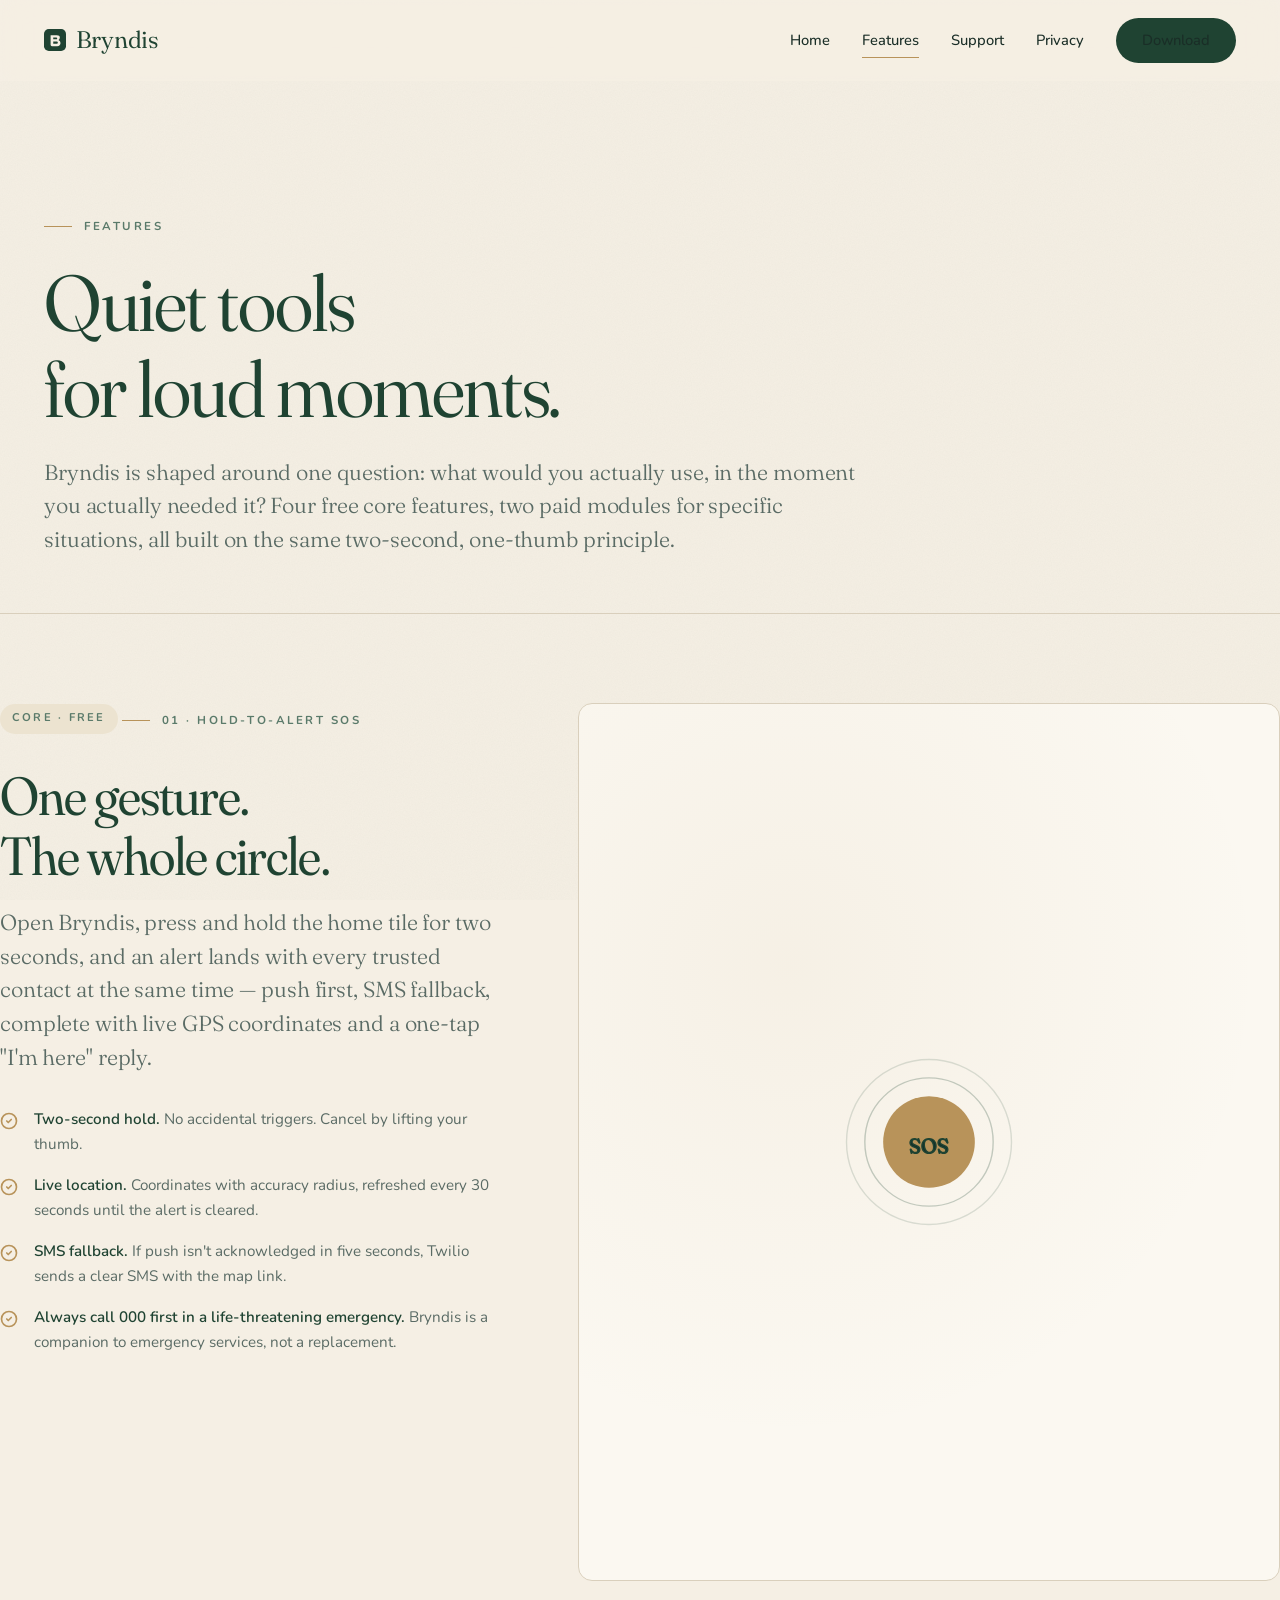
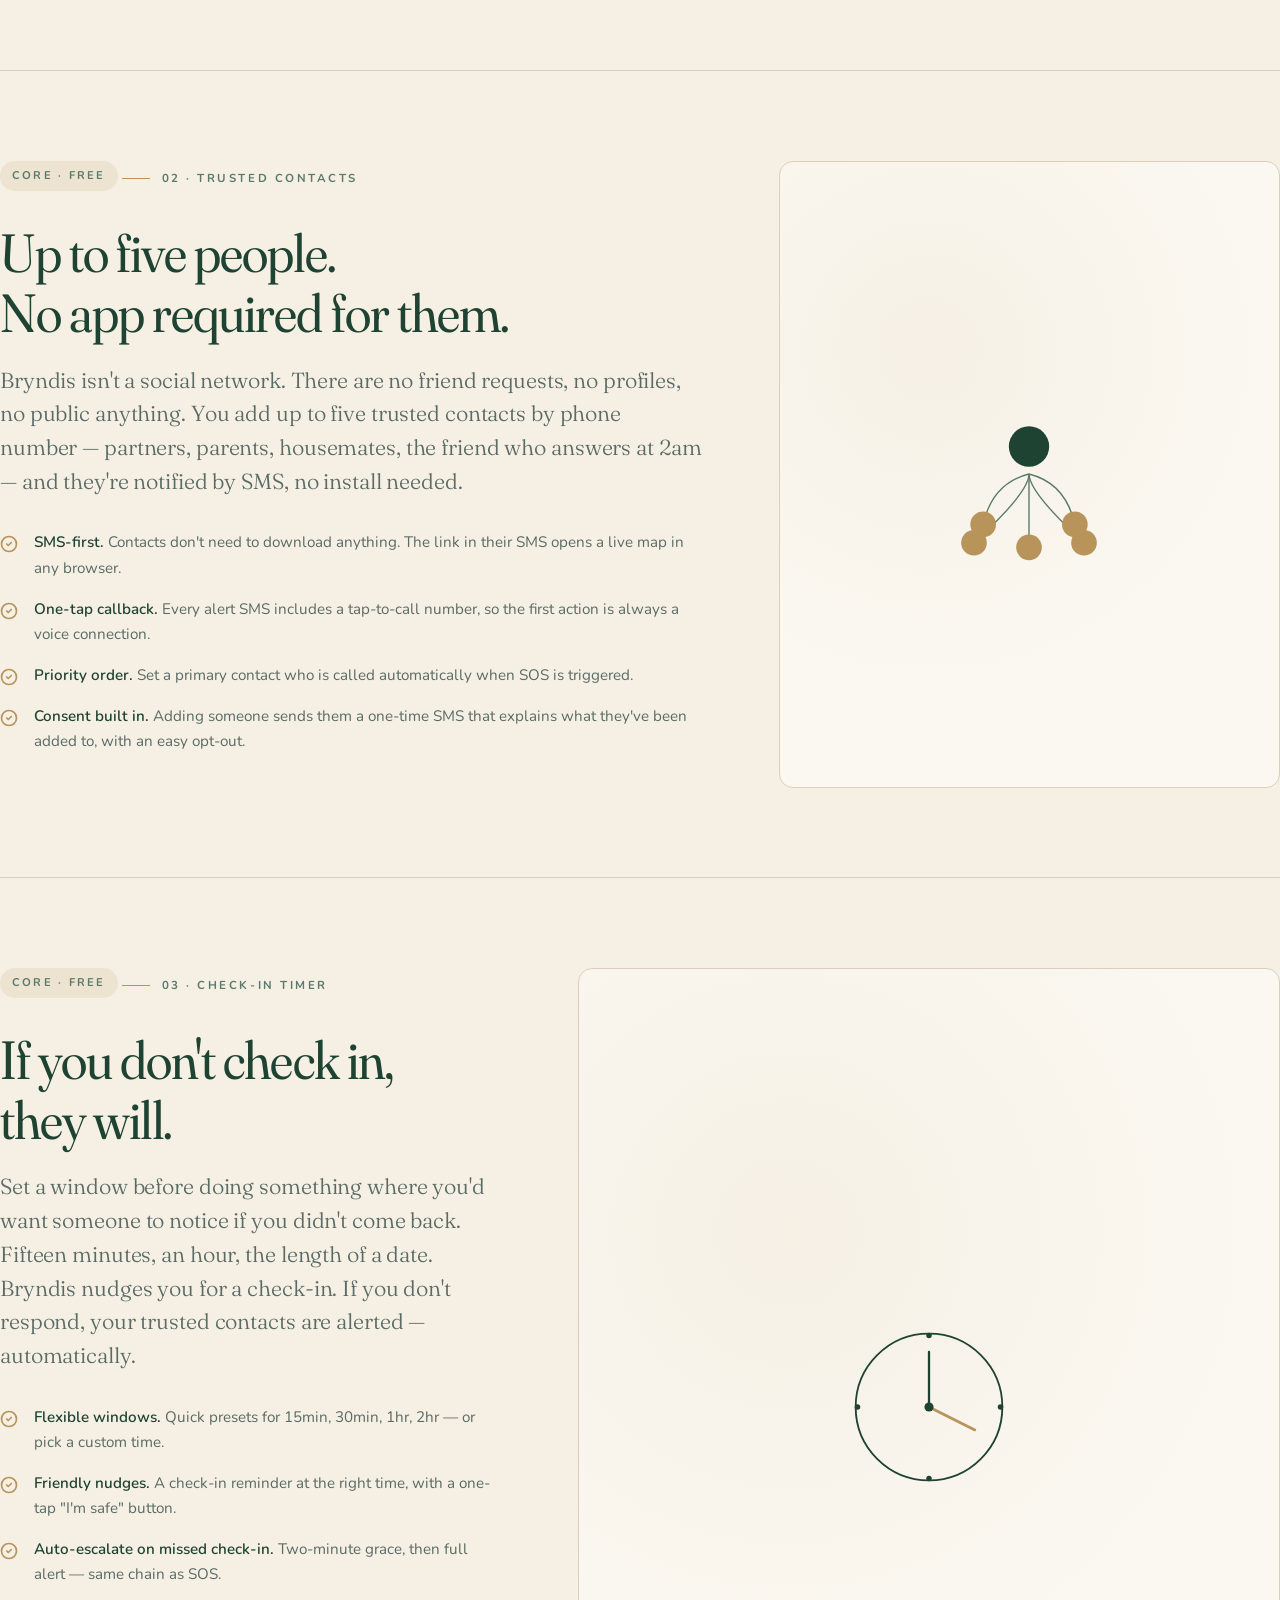
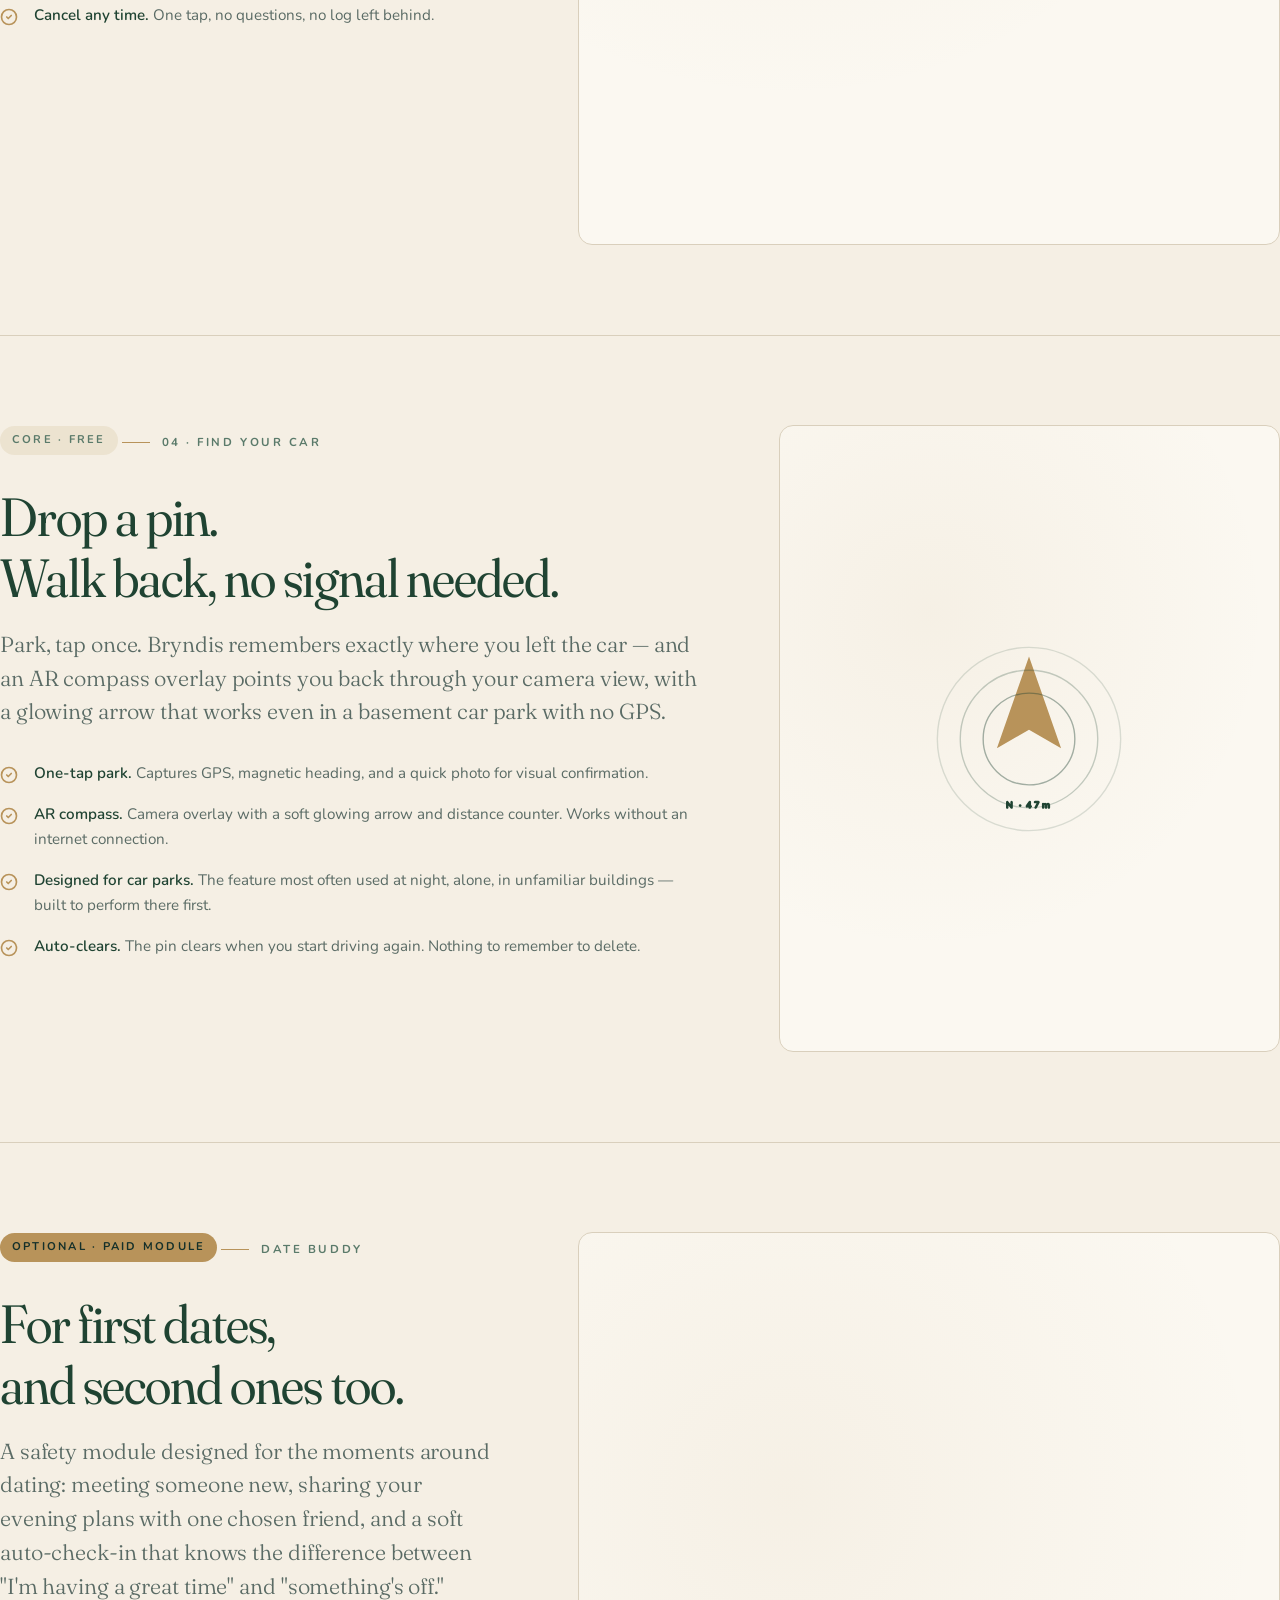
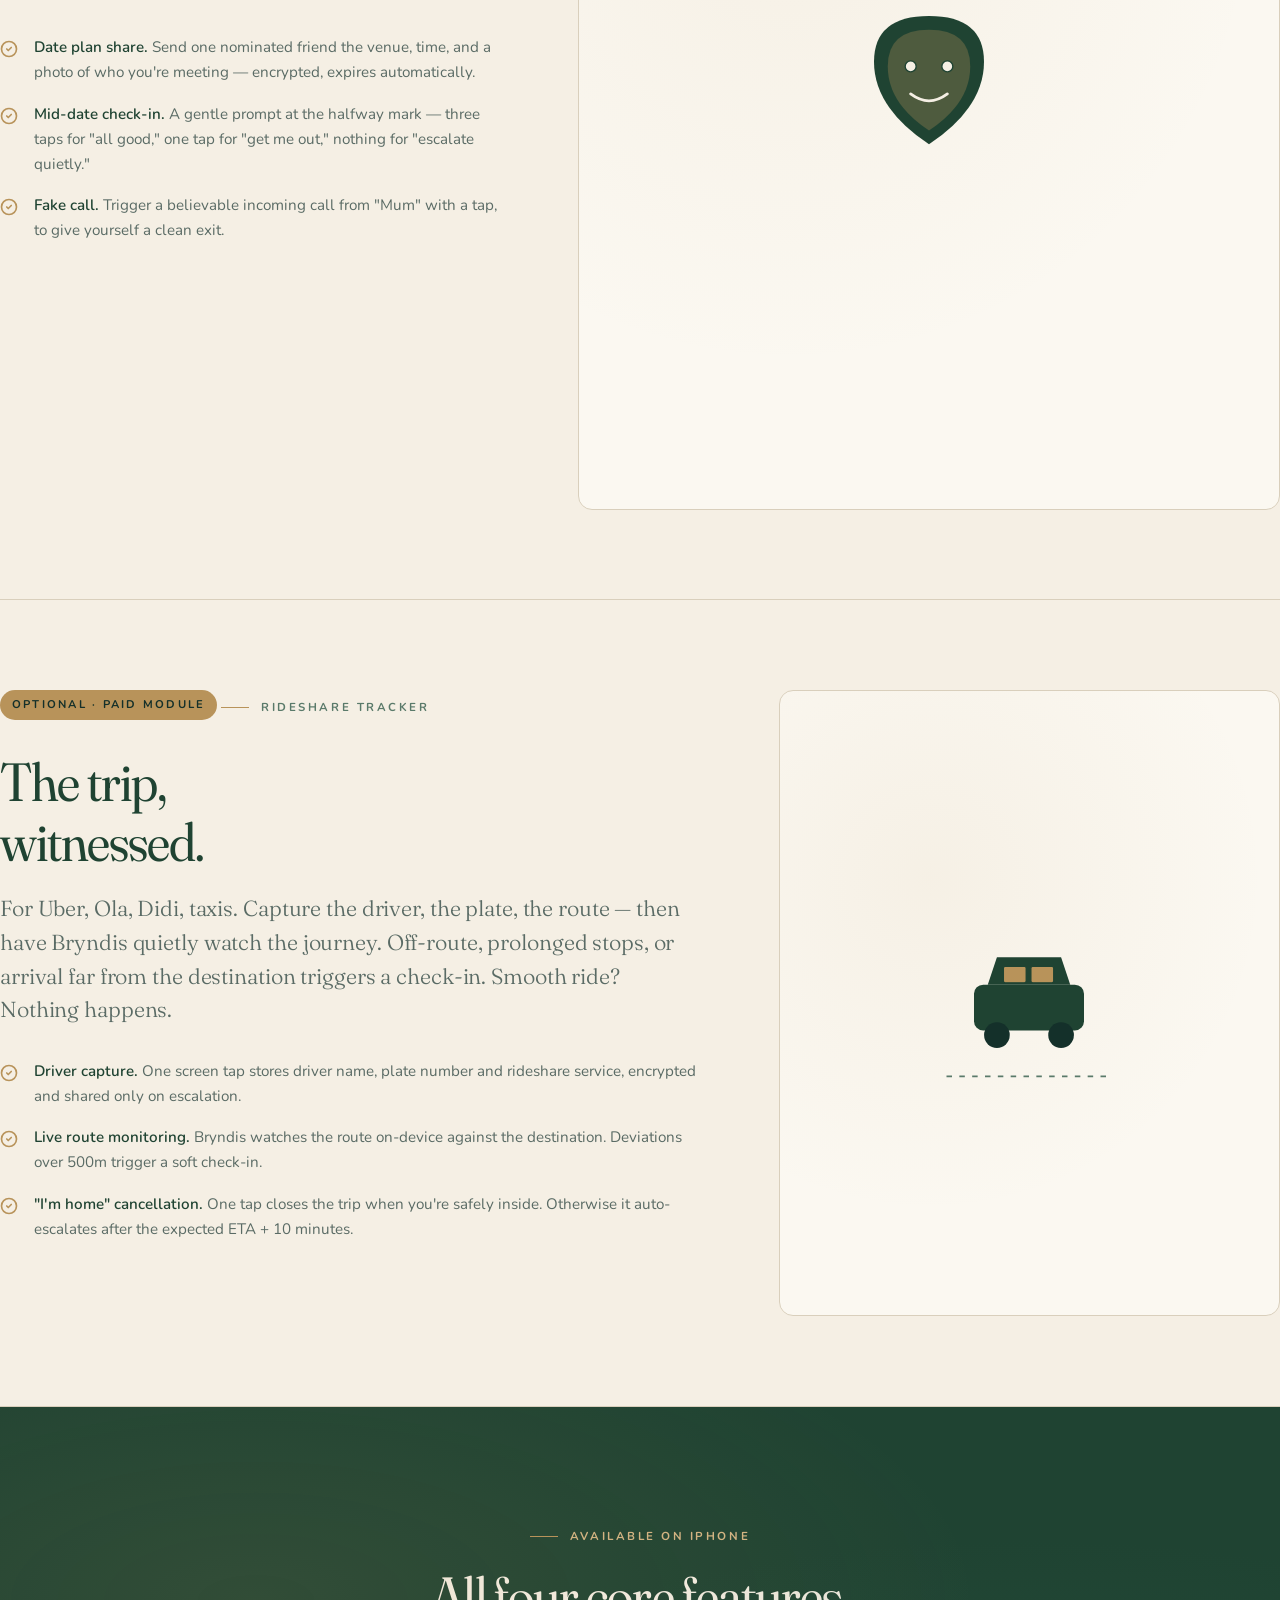
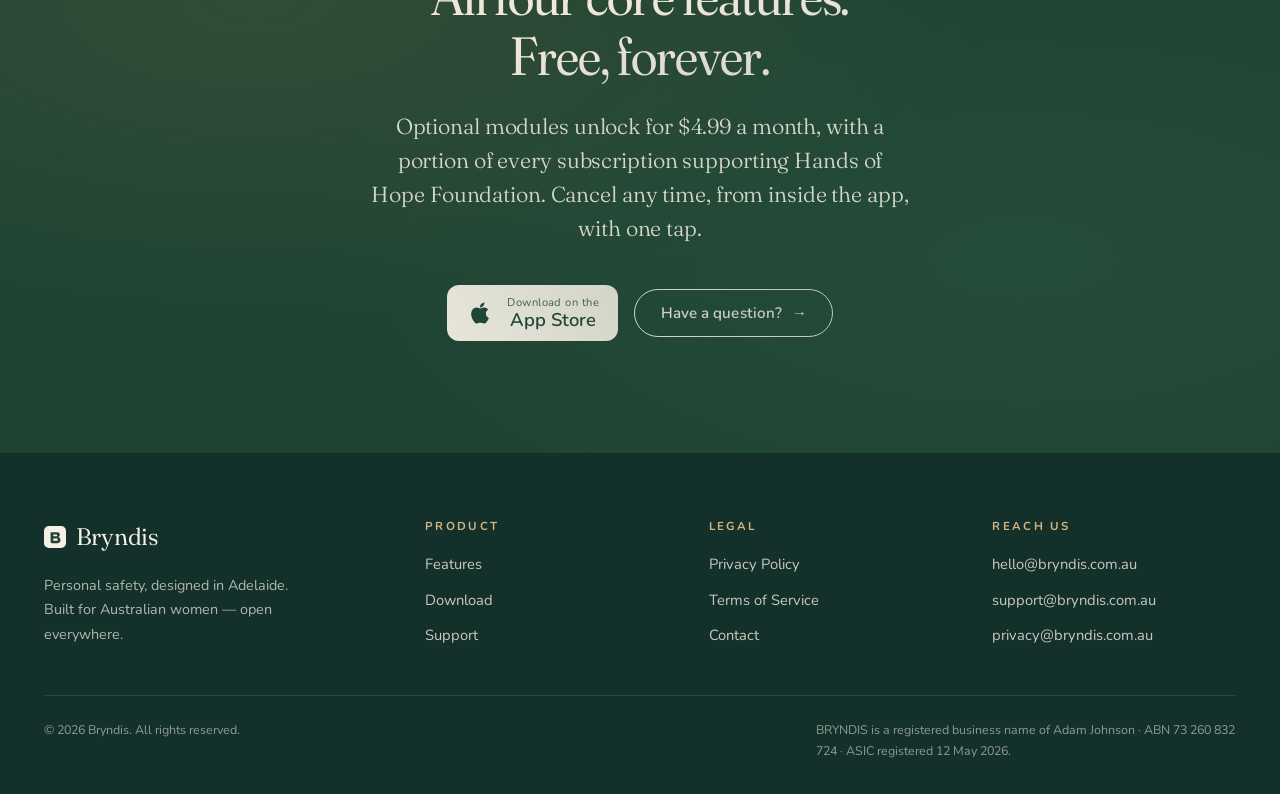
==== features.html @ 0c741864 "Recover the bryndis.com.au static site from the 2026-09-05 Hostinger backup Co-Authored-By: Claude F" ====
<!doctype html>
<html lang="en-AU">
<head>
  <meta charset="utf-8" />
  <meta name="viewport" content="width=device-width, initial-scale=1, viewport-fit=cover" />
  <title>Features — Bryndis</title>
  <meta name="description" content="A closer look at how Bryndis keeps you connected. Hold-to-alert SOS, trusted contacts, check-in timer, find-your-car, plus optional Date Buddy and Rideshare Tracker." />
  <meta name="theme-color" content="#1F4332" />
  <link rel="canonical" href="https://bryndis.com.au/features.html" />
  <link rel="icon" type="image/svg+xml" href="data:image/svg+xml,%3Csvg xmlns='http://www.w3.org/2000/svg' viewBox='0 0 100 100'%3E%3Crect width='100' height='100' rx='22' fill='%231F4332'/%3E%3Cpath d='M30 28 L30 72 Q30 78 36 78 L60 78 Q75 78 75 64 Q75 54 66 50 Q72 47 72 38 Q72 28 58 28 Z M42 39 L56 39 Q60 39 60 43 Q60 47 56 47 L42 47 Z M42 57 L58 57 Q63 57 63 62 Q63 67 58 67 L42 67 Z' fill='%23F5EFE4'/%3E%3C/svg%3E" />
  <link rel="preconnect" href="https://fonts.googleapis.com" />
  <link rel="preconnect" href="https://fonts.gstatic.com" crossorigin />
  <link href="https://fonts.googleapis.com/css2?family=Fraunces:opsz,wght,SOFT@9..144,300..600,30..100&family=Nunito:wght@300;400;500;600;700&display=swap" rel="stylesheet" />
  <link rel="stylesheet" href="styles.css" />
  <style>
    .feature-detail {
      display: grid;
      grid-template-columns: 1fr 1.4fr;
      gap: clamp(2rem, 6vw, 6rem);
      align-items: start;
      padding: clamp(3rem, 7vw, 6rem) 0;
      border-bottom: 1px solid var(--rule);
    }
    .feature-detail.reverse { grid-template-columns: 1.4fr 1fr; }
    .feature-detail.reverse .feature-visual { order: 2; }
    @media (max-width: 880px) {
      .feature-detail, .feature-detail.reverse { grid-template-columns: 1fr; }
      .feature-detail.reverse .feature-visual { order: 0; }
    }
    .feature-detail h2 { margin-top: 1rem; }
    .feature-detail .lede { margin-top: 1.25rem; }
    .feature-detail .bullets {
      margin-top: 2rem;
      display: flex;
      flex-direction: column;
      gap: 1rem;
    }
    .feature-detail .bullets li {
      display: grid;
      grid-template-columns: 20px 1fr;
      gap: 0.85rem;
      font-size: 0.95rem;
      color: var(--ink-muted);
    }
    .feature-detail .bullets li svg {
      width: 18px; height: 18px;
      color: var(--gold);
      margin-top: 5px;
    }
    .feature-detail .bullets li strong {
      color: var(--forest);
      font-weight: 600;
    }
    .feature-visual {
      aspect-ratio: 4 / 5;
      background: var(--cream-warm);
      border: 1px solid var(--rule);
      border-radius: 14px;
      padding: 2.5rem;
      display: flex;
      align-items: center;
      justify-content: center;
      position: relative;
      overflow: hidden;
    }
    .feature-visual::before {
      content: "";
      position: absolute;
      inset: 0;
      background: radial-gradient(circle at 30% 30%, rgba(184, 147, 90, 0.08), transparent 60%);
      pointer-events: none;
    }
    .feature-visual svg { width: 60%; max-width: 220px; color: var(--forest); position: relative; z-index: 1; }
    .module-tag {
      display: inline-block;
      font-size: 0.7rem;
      letter-spacing: 0.2em;
      text-transform: uppercase;
      font-weight: 700;
      padding: 0.35rem 0.75rem;
      border-radius: 99px;
      background: var(--cream-dark);
      color: var(--moss);
      margin-bottom: 1rem;
    }
    .module-tag.paid { background: var(--gold); color: var(--forest-dark); }
  </style>
</head>
<body>

<header class="nav" id="nav">
  <div class="nav-inner">
    <a class="brand" href="index.html">
      <svg class="brand-mark" viewBox="0 0 100 100" aria-hidden="true">
        <rect width="100" height="100" rx="22" fill="#1F4332"/>
        <path d="M30 28 L30 72 Q30 78 36 78 L60 78 Q75 78 75 64 Q75 54 66 50 Q72 47 72 38 Q72 28 58 28 Z M42 39 L56 39 Q60 39 60 43 Q60 47 56 47 L42 47 Z M42 57 L58 57 Q63 57 63 62 Q63 67 58 67 L42 67 Z" fill="#F5EFE4"/>
      </svg>
      Bryndis
    </a>
    <button class="nav-toggle" id="navToggle" aria-label="Menu" aria-expanded="false"><span></span><span></span><span></span></button>
    <nav class="nav-links" id="navLinks">
      <a href="index.html">Home</a>
      <a href="features.html" aria-current="page">Features</a>
      <a href="support.html">Support</a>
      <a href="privacy.html">Privacy</a>
      <a class="btn btn-primary" href="index.html#download">Download</a>
    </nav>
  </div>
</header>

<main>

  <header class="page-header">
    <div class="wrap">
      <span class="eyebrow">Features</span>
      <h1>Quiet tools<br />for loud moments.</h1>
      <p class="lede">
        Bryndis is shaped around one question: what would you actually use, in the moment you actually needed it? Four free core features, two paid modules for specific situations, all built on the same two-second, one-thumb principle.
      </p>
    </div>
  </header>

  <!-- SOS -->
  <section class="feature-detail">
    <div class="wrap" style="display:contents;">
      <div>
        <span class="module-tag">Core · Free</span>
        <span class="eyebrow">01 · Hold-to-alert SOS</span>
        <h2>One gesture.<br />The whole circle.</h2>
        <p class="lede">
          Open Bryndis, press and hold the home tile for two seconds, and an alert lands with every trusted contact at the same time — push first, SMS fallback, complete with live GPS coordinates and a one-tap "I'm here" reply.
        </p>
        <ul class="bullets">
          <li>
            <svg viewBox="0 0 24 24" fill="none" stroke="currentColor" stroke-width="2.2" stroke-linecap="round" stroke-linejoin="round"><path d="M9 12l2 2 4-4"/><circle cx="12" cy="12" r="10"/></svg>
            <span><strong>Two-second hold.</strong> No accidental triggers. Cancel by lifting your thumb.</span>
          </li>
          <li>
            <svg viewBox="0 0 24 24" fill="none" stroke="currentColor" stroke-width="2.2" stroke-linecap="round" stroke-linejoin="round"><path d="M9 12l2 2 4-4"/><circle cx="12" cy="12" r="10"/></svg>
            <span><strong>Live location.</strong> Coordinates with accuracy radius, refreshed every 30 seconds until the alert is cleared.</span>
          </li>
          <li>
            <svg viewBox="0 0 24 24" fill="none" stroke="currentColor" stroke-width="2.2" stroke-linecap="round" stroke-linejoin="round"><path d="M9 12l2 2 4-4"/><circle cx="12" cy="12" r="10"/></svg>
            <span><strong>SMS fallback.</strong> If push isn't acknowledged in five seconds, Twilio sends a clear SMS with the map link.</span>
          </li>
          <li>
            <svg viewBox="0 0 24 24" fill="none" stroke="currentColor" stroke-width="2.2" stroke-linecap="round" stroke-linejoin="round"><path d="M9 12l2 2 4-4"/><circle cx="12" cy="12" r="10"/></svg>
            <span><strong>Always call 000 first in a life-threatening emergency.</strong> Bryndis is a companion to emergency services, not a replacement.</span>
          </li>
        </ul>
      </div>
      <div class="feature-visual">
        <svg viewBox="0 0 240 240" fill="none" stroke="currentColor" stroke-width="1.5">
          <circle cx="120" cy="120" r="90" stroke="currentColor" opacity="0.15"/>
          <circle cx="120" cy="120" r="70" stroke="currentColor" opacity="0.25"/>
          <circle cx="120" cy="120" r="50" fill="#B8935A" stroke="none"/>
          <text x="120" y="132" text-anchor="middle" font-family="Fraunces, serif" font-size="22" font-weight="400" fill="#14302A">SOS</text>
        </svg>
      </div>
    </div>
  </section>

  <!-- Trusted contacts -->
  <section class="feature-detail reverse">
    <div class="wrap" style="display:contents;">
      <div class="feature-visual">
        <svg viewBox="0 0 240 240" fill="none" stroke="currentColor" stroke-width="1.5">
          <circle cx="120" cy="90" r="22" fill="#1F4332" stroke="none"/>
          <path d="M120 120 Q80 130 70 175" stroke="#5A7A6A"/>
          <path d="M120 120 Q160 130 170 175" stroke="#5A7A6A"/>
          <path d="M120 120 Q120 140 60 195" stroke="#5A7A6A"/>
          <path d="M120 120 Q120 140 180 195" stroke="#5A7A6A"/>
          <path d="M120 120 L120 200" stroke="#5A7A6A"/>
          <circle cx="60" cy="195" r="14" fill="#B8935A" stroke="none"/>
          <circle cx="180" cy="195" r="14" fill="#B8935A" stroke="none"/>
          <circle cx="70" cy="175" r="14" fill="#B8935A" stroke="none"/>
          <circle cx="170" cy="175" r="14" fill="#B8935A" stroke="none"/>
          <circle cx="120" cy="200" r="14" fill="#B8935A" stroke="none"/>
        </svg>
      </div>
      <div>
        <span class="module-tag">Core · Free</span>
        <span class="eyebrow">02 · Trusted contacts</span>
        <h2>Up to five people.<br />No app required for them.</h2>
        <p class="lede">
          Bryndis isn't a social network. There are no friend requests, no profiles, no public anything. You add up to five trusted contacts by phone number — partners, parents, housemates, the friend who answers at 2am — and they're notified by SMS, no install needed.
        </p>
        <ul class="bullets">
          <li>
            <svg viewBox="0 0 24 24" fill="none" stroke="currentColor" stroke-width="2.2" stroke-linecap="round" stroke-linejoin="round"><path d="M9 12l2 2 4-4"/><circle cx="12" cy="12" r="10"/></svg>
            <span><strong>SMS-first.</strong> Contacts don't need to download anything. The link in their SMS opens a live map in any browser.</span>
          </li>
          <li>
            <svg viewBox="0 0 24 24" fill="none" stroke="currentColor" stroke-width="2.2" stroke-linecap="round" stroke-linejoin="round"><path d="M9 12l2 2 4-4"/><circle cx="12" cy="12" r="10"/></svg>
            <span><strong>One-tap callback.</strong> Every alert SMS includes a tap-to-call number, so the first action is always a voice connection.</span>
          </li>
          <li>
            <svg viewBox="0 0 24 24" fill="none" stroke="currentColor" stroke-width="2.2" stroke-linecap="round" stroke-linejoin="round"><path d="M9 12l2 2 4-4"/><circle cx="12" cy="12" r="10"/></svg>
            <span><strong>Priority order.</strong> Set a primary contact who is called automatically when SOS is triggered.</span>
          </li>
          <li>
            <svg viewBox="0 0 24 24" fill="none" stroke="currentColor" stroke-width="2.2" stroke-linecap="round" stroke-linejoin="round"><path d="M9 12l2 2 4-4"/><circle cx="12" cy="12" r="10"/></svg>
            <span><strong>Consent built in.</strong> Adding someone sends them a one-time SMS that explains what they've been added to, with an easy opt-out.</span>
          </li>
        </ul>
      </div>
    </div>
  </section>

  <!-- Check-in timer -->
  <section class="feature-detail">
    <div class="wrap" style="display:contents;">
      <div>
        <span class="module-tag">Core · Free</span>
        <span class="eyebrow">03 · Check-in timer</span>
        <h2>If you don't check in,<br />they will.</h2>
        <p class="lede">
          Set a window before doing something where you'd want someone to notice if you didn't come back. Fifteen minutes, an hour, the length of a date. Bryndis nudges you for a check-in. If you don't respond, your trusted contacts are alerted — automatically.
        </p>
        <ul class="bullets">
          <li>
            <svg viewBox="0 0 24 24" fill="none" stroke="currentColor" stroke-width="2.2" stroke-linecap="round" stroke-linejoin="round"><path d="M9 12l2 2 4-4"/><circle cx="12" cy="12" r="10"/></svg>
            <span><strong>Flexible windows.</strong> Quick presets for 15min, 30min, 1hr, 2hr — or pick a custom time.</span>
          </li>
          <li>
            <svg viewBox="0 0 24 24" fill="none" stroke="currentColor" stroke-width="2.2" stroke-linecap="round" stroke-linejoin="round"><path d="M9 12l2 2 4-4"/><circle cx="12" cy="12" r="10"/></svg>
            <span><strong>Friendly nudges.</strong> A check-in reminder at the right time, with a one-tap "I'm safe" button.</span>
          </li>
          <li>
            <svg viewBox="0 0 24 24" fill="none" stroke="currentColor" stroke-width="2.2" stroke-linecap="round" stroke-linejoin="round"><path d="M9 12l2 2 4-4"/><circle cx="12" cy="12" r="10"/></svg>
            <span><strong>Auto-escalate on missed check-in.</strong> Two-minute grace, then full alert — same chain as SOS.</span>
          </li>
          <li>
            <svg viewBox="0 0 24 24" fill="none" stroke="currentColor" stroke-width="2.2" stroke-linecap="round" stroke-linejoin="round"><path d="M9 12l2 2 4-4"/><circle cx="12" cy="12" r="10"/></svg>
            <span><strong>Cancel any time.</strong> One tap, no questions, no log left behind.</span>
          </li>
        </ul>
      </div>
      <div class="feature-visual">
        <svg viewBox="0 0 240 240" fill="none" stroke="currentColor" stroke-width="1.5">
          <circle cx="120" cy="120" r="80" stroke="#1F4332" stroke-width="2"/>
          <path d="M120 120 L120 60" stroke="#1F4332" stroke-width="2.5" stroke-linecap="round"/>
          <path d="M120 120 L170 145" stroke="#B8935A" stroke-width="3" stroke-linecap="round"/>
          <circle cx="120" cy="120" r="5" fill="#1F4332" stroke="none"/>
          <circle cx="120" cy="42" r="3" fill="#1F4332" stroke="none"/>
          <circle cx="198" cy="120" r="3" fill="#1F4332" stroke="none"/>
          <circle cx="120" cy="198" r="3" fill="#1F4332" stroke="none"/>
          <circle cx="42" cy="120" r="3" fill="#1F4332" stroke="none"/>
        </svg>
      </div>
    </div>
  </section>

  <!-- Find car -->
  <section class="feature-detail reverse">
    <div class="wrap" style="display:contents;">
      <div class="feature-visual">
        <svg viewBox="0 0 240 240" fill="none" stroke="currentColor" stroke-width="1.5">
          <path d="M120 30 L155 130 L120 110 L85 130 Z" fill="#B8935A" stroke="none"/>
          <circle cx="120" cy="120" r="100" stroke="#1F4332" opacity="0.15"/>
          <circle cx="120" cy="120" r="75" stroke="#1F4332" opacity="0.25"/>
          <circle cx="120" cy="120" r="50" stroke="#1F4332" opacity="0.4"/>
          <text x="120" y="195" text-anchor="middle" font-family="Nunito, sans-serif" font-size="10" font-weight="700" letter-spacing="2" fill="#5A7A6A">N · 47m</text>
        </svg>
      </div>
      <div>
        <span class="module-tag">Core · Free</span>
        <span class="eyebrow">04 · Find your car</span>
        <h2>Drop a pin.<br />Walk back, no signal needed.</h2>
        <p class="lede">
          Park, tap once. Bryndis remembers exactly where you left the car — and an AR compass overlay points you back through your camera view, with a glowing arrow that works even in a basement car park with no GPS.
        </p>
        <ul class="bullets">
          <li>
            <svg viewBox="0 0 24 24" fill="none" stroke="currentColor" stroke-width="2.2" stroke-linecap="round" stroke-linejoin="round"><path d="M9 12l2 2 4-4"/><circle cx="12" cy="12" r="10"/></svg>
            <span><strong>One-tap park.</strong> Captures GPS, magnetic heading, and a quick photo for visual confirmation.</span>
          </li>
          <li>
            <svg viewBox="0 0 24 24" fill="none" stroke="currentColor" stroke-width="2.2" stroke-linecap="round" stroke-linejoin="round"><path d="M9 12l2 2 4-4"/><circle cx="12" cy="12" r="10"/></svg>
            <span><strong>AR compass.</strong> Camera overlay with a soft glowing arrow and distance counter. Works without an internet connection.</span>
          </li>
          <li>
            <svg viewBox="0 0 24 24" fill="none" stroke="currentColor" stroke-width="2.2" stroke-linecap="round" stroke-linejoin="round"><path d="M9 12l2 2 4-4"/><circle cx="12" cy="12" r="10"/></svg>
            <span><strong>Designed for car parks.</strong> The feature most often used at night, alone, in unfamiliar buildings — built to perform there first.</span>
          </li>
          <li>
            <svg viewBox="0 0 24 24" fill="none" stroke="currentColor" stroke-width="2.2" stroke-linecap="round" stroke-linejoin="round"><path d="M9 12l2 2 4-4"/><circle cx="12" cy="12" r="10"/></svg>
            <span><strong>Auto-clears.</strong> The pin clears when you start driving again. Nothing to remember to delete.</span>
          </li>
        </ul>
      </div>
    </div>
  </section>

  <!-- Date Buddy (paid) -->
  <section class="feature-detail">
    <div class="wrap" style="display:contents;">
      <div>
        <span class="module-tag paid">Optional · Paid module</span>
        <span class="eyebrow">Date Buddy</span>
        <h2>For first dates,<br />and second ones too.</h2>
        <p class="lede">
          A safety module designed for the moments around dating: meeting someone new, sharing your evening plans with one chosen friend, and a soft auto-check-in that knows the difference between "I'm having a great time" and "something's off."
        </p>
        <ul class="bullets">
          <li>
            <svg viewBox="0 0 24 24" fill="none" stroke="currentColor" stroke-width="2.2" stroke-linecap="round" stroke-linejoin="round"><path d="M9 12l2 2 4-4"/><circle cx="12" cy="12" r="10"/></svg>
            <span><strong>Date plan share.</strong> Send one nominated friend the venue, time, and a photo of who you're meeting — encrypted, expires automatically.</span>
          </li>
          <li>
            <svg viewBox="0 0 24 24" fill="none" stroke="currentColor" stroke-width="2.2" stroke-linecap="round" stroke-linejoin="round"><path d="M9 12l2 2 4-4"/><circle cx="12" cy="12" r="10"/></svg>
            <span><strong>Mid-date check-in.</strong> A gentle prompt at the halfway mark — three taps for "all good," one tap for "get me out," nothing for "escalate quietly."</span>
          </li>
          <li>
            <svg viewBox="0 0 24 24" fill="none" stroke="currentColor" stroke-width="2.2" stroke-linecap="round" stroke-linejoin="round"><path d="M9 12l2 2 4-4"/><circle cx="12" cy="12" r="10"/></svg>
            <span><strong>Fake call.</strong> Trigger a believable incoming call from "Mum" with a tap, to give yourself a clean exit.</span>
          </li>
        </ul>
      </div>
      <div class="feature-visual">
        <svg viewBox="0 0 240 240" fill="none" stroke="currentColor" stroke-width="1.5">
          <path d="M120 60 Q60 60 60 110 Q60 160 120 200 Q180 160 180 110 Q180 60 120 60 Z" fill="#1F4332" stroke="none"/>
          <path d="M120 75 Q75 75 75 115 Q75 155 120 185 Q165 155 165 115 Q165 75 120 75 Z" fill="#B8935A" stroke="none" opacity="0.3"/>
          <circle cx="100" cy="115" r="6" fill="#F5EFE4"/>
          <circle cx="140" cy="115" r="6" fill="#F5EFE4"/>
          <path d="M100 145 Q120 160 140 145" stroke="#F5EFE4" stroke-width="3" stroke-linecap="round"/>
        </svg>
      </div>
    </div>
  </section>

  <!-- Rideshare (paid) -->
  <section class="feature-detail reverse">
    <div class="wrap" style="display:contents;">
      <div class="feature-visual">
        <svg viewBox="0 0 240 240" fill="none" stroke="currentColor" stroke-width="1.5">
          <rect x="60" y="100" width="120" height="50" rx="10" fill="#1F4332" stroke="none"/>
          <path d="M75 100 L85 70 L155 70 L165 100 Z" fill="#1F4332" stroke="none"/>
          <circle cx="85" cy="155" r="14" fill="#14302A" stroke="none"/>
          <circle cx="155" cy="155" r="14" fill="#14302A" stroke="none"/>
          <rect x="92" y="80" width="25" height="18" rx="2" fill="#B8935A"/>
          <rect x="122" y="80" width="25" height="18" rx="2" fill="#B8935A"/>
          <path d="M30 200 L210 200" stroke="#5A7A6A" stroke-width="2" stroke-dasharray="6 8"/>
        </svg>
      </div>
      <div>
        <span class="module-tag paid">Optional · Paid module</span>
        <span class="eyebrow">Rideshare Tracker</span>
        <h2>The trip,<br />witnessed.</h2>
        <p class="lede">
          For Uber, Ola, Didi, taxis. Capture the driver, the plate, the route — then have Bryndis quietly watch the journey. Off-route, prolonged stops, or arrival far from the destination triggers a check-in. Smooth ride? Nothing happens.
        </p>
        <ul class="bullets">
          <li>
            <svg viewBox="0 0 24 24" fill="none" stroke="currentColor" stroke-width="2.2" stroke-linecap="round" stroke-linejoin="round"><path d="M9 12l2 2 4-4"/><circle cx="12" cy="12" r="10"/></svg>
            <span><strong>Driver capture.</strong> One screen tap stores driver name, plate number and rideshare service, encrypted and shared only on escalation.</span>
          </li>
          <li>
            <svg viewBox="0 0 24 24" fill="none" stroke="currentColor" stroke-width="2.2" stroke-linecap="round" stroke-linejoin="round"><path d="M9 12l2 2 4-4"/><circle cx="12" cy="12" r="10"/></svg>
            <span><strong>Live route monitoring.</strong> Bryndis watches the route on-device against the destination. Deviations over 500m trigger a soft check-in.</span>
          </li>
          <li>
            <svg viewBox="0 0 24 24" fill="none" stroke="currentColor" stroke-width="2.2" stroke-linecap="round" stroke-linejoin="round"><path d="M9 12l2 2 4-4"/><circle cx="12" cy="12" r="10"/></svg>
            <span><strong>"I'm home" cancellation.</strong> One tap closes the trip when you're safely inside. Otherwise it auto-escalates after the expected ETA + 10 minutes.</span>
          </li>
        </ul>
      </div>
    </div>
  </section>

  <!-- CTA -->
  <section class="cta">
    <div class="wrap">
      <span class="eyebrow" style="color:var(--gold-soft);">Available on iPhone</span>
      <h2 style="margin-top:1.25rem;">All four core features.<br />Free, forever.</h2>
      <p class="lede">
        Optional modules unlock for $4.99 a month, with a portion of every subscription supporting Hands of Hope Foundation. Cancel any time, from inside the app, with one tap.
      </p>
      <div class="hero-ctas">
        <a class="appstore-badge" href="https://apps.apple.com/au/app/bryndis-personal-safety/id0000000000" style="background:var(--cream); color:var(--forest);">
          <svg viewBox="0 0 24 24" fill="currentColor" aria-hidden="true"><path d="M17.05 20.28c-.98.95-2.05.8-3.08.35-1.09-.46-2.09-.48-3.24 0-1.44.62-2.2.44-3.06-.35C2.79 15.25 3.51 7.59 9.05 7.31c1.35.07 2.29.74 3.08.8 1.18-.24 2.31-.93 3.57-.84 1.51.12 2.65.72 3.4 1.8-3.12 1.87-2.38 5.98.48 7.13-.57 1.5-1.31 2.99-2.53 4.08zM12.03 7.25c-.15-2.23 1.66-4.07 3.74-4.25.29 2.58-2.34 4.5-3.74 4.25z"/></svg>
          <span class="stack"><span class="small">Download on the</span><span class="big">App Store</span></span>
        </a>
        <a class="btn btn-ghost" href="support.html">Have a question? <span class="arrow">→</span></a>
      </div>
    </div>
  </section>

</main>

<footer>
  <div class="wrap">
    <div class="foot-top">
      <div class="foot-brand">
        <a class="brand" href="index.html" style="color:var(--cream);">
          <svg class="brand-mark" viewBox="0 0 100 100" aria-hidden="true">
            <rect width="100" height="100" rx="22" fill="#F5EFE4"/>
            <path d="M30 28 L30 72 Q30 78 36 78 L60 78 Q75 78 75 64 Q75 54 66 50 Q72 47 72 38 Q72 28 58 28 Z M42 39 L56 39 Q60 39 60 43 Q60 47 56 47 L42 47 Z M42 57 L58 57 Q63 57 63 62 Q63 67 58 67 L42 67 Z" fill="#1F4332"/>
          </svg>
          Bryndis
        </a>
        <p>Personal safety, designed in Adelaide. Built for Australian women — open everywhere.</p>
      </div>
      <div class="foot-col"><h5>Product</h5><ul><li><a href="features.html">Features</a></li><li><a href="index.html#download">Download</a></li><li><a href="support.html">Support</a></li></ul></div>
      <div class="foot-col"><h5>Legal</h5><ul><li><a href="privacy.html">Privacy Policy</a></li><li><a href="terms.html">Terms of Service</a></li><li><a href="support.html#contact">Contact</a></li></ul></div>
      <div class="foot-col"><h5>Reach us</h5><ul><li><a href="mailto:hello@bryndis.com.au">hello@bryndis.com.au</a></li><li><a href="mailto:support@bryndis.com.au">support@bryndis.com.au</a></li><li><a href="mailto:privacy@bryndis.com.au">privacy@bryndis.com.au</a></li></ul></div>
    </div>
    <div class="foot-bottom">
      <span>© 2026 Bryndis. All rights reserved.</span>
      <span class="legal-line">BRYNDIS is a registered business name of Adam Johnson · ABN 73 260 832 724 · ASIC registered 12 May 2026.</span>
    </div>
  </div>
</footer>

<script>
  const nav = document.getElementById('nav');
  document.addEventListener('scroll', () => nav.classList.toggle('scrolled', window.scrollY > 8), { passive: true });
  const t = document.getElementById('navToggle'), l = document.getElementById('navLinks');
  t.addEventListener('click', () => {
    const open = l.classList.toggle('open');
    t.classList.toggle('open', open);
    t.setAttribute('aria-expanded', String(open));
  });
  l.addEventListener('click', e => {
    if (e.target.tagName === 'A') { l.classList.remove('open'); t.classList.remove('open'); t.setAttribute('aria-expanded', 'false'); }
  });
</script>

</body>
</html>
---- styles.css ----
/* ============================================================
   BRYNDIS — styles.css
   Editorial minimalist. Forest + cream. Fraunces + Nunito.
   ============================================================ */

/* ---------- Tokens ---------- */
:root {
  /* Palette */
  --forest:        #1F4332;
  --forest-dark:   #14302A;
  --forest-light:  #2D5A47;
  --moss:          #5A7A6A;
  --cream:         #F5EFE4;
  --cream-warm:    #FBF8F1;
  --cream-dark:    #ECE3D0;
  --ink:           #1A2E27;
  --ink-muted:     #5A6B65;
  --ink-soft:      #8A9990;
  --gold:          #B8935A;
  --gold-soft:     #D4B584;
  --rule:          #D9CFBC;

  /* Type */
  --serif: "Fraunces", "Iowan Old Style", Georgia, serif;
  --sans:  "Nunito", -apple-system, BlinkMacSystemFont, "Segoe UI", sans-serif;

  /* Spacing scale (8pt-ish) */
  --s-1: 0.25rem;
  --s-2: 0.5rem;
  --s-3: 0.75rem;
  --s-4: 1rem;
  --s-5: 1.5rem;
  --s-6: 2rem;
  --s-7: 3rem;
  --s-8: 4rem;
  --s-9: 6rem;
  --s-10: 8rem;
  --s-11: 12rem;

  /* Layout */
  --max-w: 1240px;
  --prose-w: 680px;

  /* Motion */
  --ease: cubic-bezier(0.16, 1, 0.3, 1);
  --dur:  420ms;
}

/* ---------- Reset ---------- */
*, *::before, *::after { box-sizing: border-box; }
* { margin: 0; padding: 0; }
html { -webkit-text-size-adjust: 100%; scroll-behavior: smooth; }
body {
  font-family: var(--sans);
  font-weight: 400;
  font-size: 1rem;
  line-height: 1.65;
  color: var(--ink);
  background: var(--cream);
  -webkit-font-smoothing: antialiased;
  -moz-osx-font-smoothing: grayscale;
  text-rendering: optimizeLegibility;
  overflow-x: hidden;
}
img, svg, video { max-width: 100%; display: block; }
a { color: inherit; text-decoration: none; }
button { font: inherit; cursor: pointer; border: 0; background: none; color: inherit; }
ul, ol { list-style: none; }

/* Subtle paper texture overlay */
body::before {
  content: "";
  position: fixed;
  inset: 0;
  pointer-events: none;
  z-index: 0;
  opacity: 0.035;
  background-image: url("data:image/svg+xml;utf8,<svg xmlns='http://www.w3.org/2000/svg' width='180' height='180' viewBox='0 0 180 180'><filter id='n'><feTurbulence type='fractalNoise' baseFrequency='0.85' numOctaves='2' stitchTiles='stitch'/><feColorMatrix values='0 0 0 0 0.1 0 0 0 0 0.2 0 0 0 0 0.15 0 0 0 1 0'/></filter><rect width='100%' height='100%' filter='url(%23n)'/></svg>");
}
main, header, footer, section { position: relative; z-index: 1; }

/* ---------- Typography ---------- */
.font-serif { font-family: var(--serif); font-optical-sizing: auto; }
.font-sans  { font-family: var(--sans); }

h1, h2, h3, h4 {
  font-family: var(--serif);
  font-optical-sizing: auto;
  font-weight: 380;
  color: var(--forest);
  letter-spacing: -0.018em;
  line-height: 1.08;
}

h1 {
  font-size: clamp(2.6rem, 6.2vw, 5.2rem);
  font-variation-settings: "opsz" 144, "SOFT" 30;
  font-weight: 360;
}
h2 {
  font-size: clamp(2rem, 4.2vw, 3.4rem);
  line-height: 1.12;
  font-variation-settings: "opsz" 96, "SOFT" 40;
}
h3 {
  font-size: clamp(1.4rem, 2.2vw, 1.85rem);
  line-height: 1.2;
  letter-spacing: -0.012em;
  font-variation-settings: "opsz" 36, "SOFT" 50;
  font-weight: 400;
}
h4 {
  font-size: 1.15rem;
  line-height: 1.3;
  font-weight: 500;
  letter-spacing: -0.005em;
}

p { font-size: 1rem; line-height: 1.7; color: var(--ink); }
.lede {
  font-family: var(--serif);
  font-weight: 320;
  font-size: clamp(1.15rem, 1.7vw, 1.4rem);
  line-height: 1.55;
  color: var(--ink-muted);
  letter-spacing: -0.005em;
}

.eyebrow {
  font-family: var(--sans);
  font-size: 0.72rem;
  font-weight: 700;
  letter-spacing: 0.22em;
  text-transform: uppercase;
  color: var(--moss);
  display: inline-flex;
  align-items: center;
  gap: 0.75rem;
}
.eyebrow::before {
  content: "";
  width: 28px;
  height: 1px;
  background: var(--gold);
  display: inline-block;
}

.numeral {
  font-family: var(--serif);
  font-weight: 320;
  font-variation-settings: "opsz" 144;
  color: var(--gold);
  font-size: 1.4em;
  font-feature-settings: "lnum", "tnum";
  line-height: 1;
}

/* ---------- Layout primitives ---------- */
.wrap {
  width: 100%;
  max-width: var(--max-w);
  margin: 0 auto;
  padding: 0 1.5rem;
}
.wrap-narrow {
  width: 100%;
  max-width: var(--prose-w);
  margin: 0 auto;
  padding: 0 1.5rem;
}

section { padding: clamp(4rem, 9vw, 7rem) 0; }
section.tight { padding: clamp(3rem, 6vw, 5rem) 0; }

.divider {
  height: 1px;
  background: var(--rule);
  border: 0;
  margin: 0 auto;
  max-width: var(--max-w);
}

/* ---------- Nav ---------- */
.nav {
  position: sticky;
  top: 0;
  z-index: 50;
  background: rgba(245, 239, 228, 0.85);
  backdrop-filter: saturate(140%) blur(14px);
  -webkit-backdrop-filter: saturate(140%) blur(14px);
  border-bottom: 1px solid transparent;
  transition: border-color var(--dur) var(--ease);
}
.nav.scrolled { border-bottom-color: var(--rule); }
.nav-inner {
  display: flex;
  align-items: center;
  justify-content: space-between;
  padding: 1.1rem 1.5rem;
  max-width: var(--max-w);
  margin: 0 auto;
}
.brand {
  font-family: var(--serif);
  font-weight: 360;
  font-size: 1.5rem;
  color: var(--forest);
  letter-spacing: -0.01em;
  font-variation-settings: "opsz" 48;
  display: inline-flex;
  align-items: center;
  gap: 0.6rem;
}
.brand-mark {
  width: 22px; height: 22px;
  display: inline-block;
}
.nav-links {
  display: flex;
  gap: 2rem;
  align-items: center;
}
.nav-links a {
  font-size: 0.92rem;
  font-weight: 500;
  color: var(--ink);
  transition: color 200ms var(--ease);
  position: relative;
}
.nav-links a:hover { color: var(--forest); }
.nav-links a[aria-current="page"]::after {
  content: "";
  position: absolute;
  bottom: -6px; left: 0; right: 0;
  height: 1px;
  background: var(--gold);
}

.nav-toggle {
  display: none;
  width: 36px; height: 36px;
  flex-direction: column;
  justify-content: center;
  gap: 5px;
  align-items: center;
}
.nav-toggle span {
  width: 22px; height: 1.5px;
  background: var(--forest);
  transition: transform 240ms var(--ease), opacity 240ms var(--ease);
}

@media (max-width: 820px) {
  .nav-toggle { display: flex; }
  .nav-links {
    position: fixed;
    inset: 64px 0 0 0;
    background: var(--cream);
    flex-direction: column;
    padding: 2.5rem 1.5rem;
    gap: 1.5rem;
    align-items: flex-start;
    transform: translateX(100%);
    transition: transform 360ms var(--ease);
    z-index: 49;
  }
  .nav-links.open { transform: translateX(0); }
  .nav-links a { font-size: 1.25rem; font-family: var(--serif); }
  .nav-links a[aria-current="page"]::after { display: none; }
  .nav-toggle.open span:nth-child(1) { transform: translateY(6.5px) rotate(45deg); }
  .nav-toggle.open span:nth-child(2) { opacity: 0; }
  .nav-toggle.open span:nth-child(3) { transform: translateY(-6.5px) rotate(-45deg); }
}

/* ---------- Buttons ---------- */
.btn {
  display: inline-flex;
  align-items: center;
  gap: 0.6rem;
  padding: 0.95rem 1.6rem;
  border-radius: 999px;
  font-weight: 600;
  font-size: 0.95rem;
  letter-spacing: 0.005em;
  transition: transform 240ms var(--ease), background var(--dur) var(--ease), color var(--dur) var(--ease), box-shadow var(--dur) var(--ease);
  white-space: nowrap;
  line-height: 1;
}
.btn-primary {
  background: var(--forest);
  color: var(--cream);
}
.btn-primary:hover {
  background: var(--forest-dark);
  transform: translateY(-1px);
  box-shadow: 0 8px 24px -10px rgba(20, 48, 42, 0.45);
}
.btn-ghost {
  background: transparent;
  color: var(--forest);
  border: 1px solid var(--forest);
}
.btn-ghost:hover {
  background: var(--forest);
  color: var(--cream);
}
.btn .arrow { transition: transform 280ms var(--ease); }
.btn:hover .arrow { transform: translateX(3px); }

/* App Store badge */
.appstore-badge {
  display: inline-flex;
  align-items: center;
  gap: 0.85rem;
  background: var(--forest);
  color: var(--cream);
  padding: 0.7rem 1.2rem;
  border-radius: 12px;
  transition: transform 240ms var(--ease), background var(--dur) var(--ease);
}
.appstore-badge:hover {
  background: var(--forest-dark);
  transform: translateY(-1px);
}
.appstore-badge svg { width: 28px; height: 28px; }
.appstore-badge .small { font-size: 0.7rem; letter-spacing: 0.04em; line-height: 1; opacity: 0.8; }
.appstore-badge .big   { font-size: 1.15rem; font-weight: 600; line-height: 1.1; }
.appstore-badge .stack { display: flex; flex-direction: column; gap: 2px; }

/* ---------- Hero ---------- */
.hero {
  padding: clamp(4rem, 10vw, 9rem) 0 clamp(3rem, 7vw, 6rem);
  position: relative;
  overflow: hidden;
}
.hero-grid {
  display: grid;
  grid-template-columns: 1.15fr 1fr;
  gap: clamp(2rem, 5vw, 5rem);
  align-items: center;
}
@media (max-width: 920px) {
  .hero-grid { grid-template-columns: 1fr; gap: 3.5rem; }
}
.hero h1 .accent {
  font-style: italic;
  font-weight: 320;
  color: var(--gold);
  font-variation-settings: "opsz" 144, "SOFT" 60;
}
.hero .lede { margin-top: 1.75rem; max-width: 540px; }
.hero-ctas {
  display: flex;
  gap: 1rem;
  align-items: center;
  flex-wrap: wrap;
  margin-top: 2.5rem;
}
.hero-meta {
  margin-top: 2.5rem;
  display: flex;
  gap: 2rem;
  flex-wrap: wrap;
  font-size: 0.85rem;
  color: var(--ink-muted);
}
.hero-meta span {
  display: inline-flex;
  align-items: center;
  gap: 0.5rem;
}
.hero-meta svg { width: 14px; height: 14px; color: var(--gold); }

/* Phone visual */
.phone-frame {
  position: relative;
  width: 100%;
  max-width: 320px;
  margin: 0 auto;
  aspect-ratio: 9 / 19.5;
  background: var(--forest-dark);
  border-radius: 44px;
  padding: 12px;
  box-shadow:
    0 50px 100px -30px rgba(20, 48, 42, 0.35),
    0 30px 60px -20px rgba(20, 48, 42, 0.25),
    inset 0 0 0 1px rgba(255, 255, 255, 0.08);
  transform: rotate(-3deg);
  transition: transform 800ms var(--ease);
}
.phone-frame:hover { transform: rotate(-1.5deg) translateY(-6px); }
.phone-screen {
  width: 100%; height: 100%;
  background: var(--forest);
  border-radius: 32px;
  overflow: hidden;
  position: relative;
  display: flex;
  flex-direction: column;
  align-items: center;
  justify-content: center;
  padding: 2rem 1.25rem;
  color: var(--cream);
}
.phone-screen::before {
  content: "";
  position: absolute;
  top: 8px; left: 50%;
  transform: translateX(-50%);
  width: 100px; height: 26px;
  background: var(--forest-dark);
  border-radius: 999px;
}
.phone-time {
  position: absolute;
  top: 18px;
  left: 28px;
  font-size: 0.75rem;
  font-weight: 600;
  letter-spacing: 0.02em;
}
.phone-status {
  position: absolute;
  top: 18px;
  right: 28px;
  display: flex;
  gap: 5px;
  align-items: center;
}
.phone-status svg { width: 14px; height: 11px; }
.phone-sos {
  width: 180px;
  aspect-ratio: 1;
  border-radius: 50%;
  background:
    radial-gradient(circle at 30% 30%, rgba(184, 147, 90, 0.4), transparent 60%),
    var(--gold);
  display: flex;
  align-items: center;
  justify-content: center;
  position: relative;
  box-shadow:
    0 0 0 6px rgba(184, 147, 90, 0.15),
    0 0 0 14px rgba(184, 147, 90, 0.08),
    0 20px 40px -10px rgba(184, 147, 90, 0.35);
  animation: pulse 3.2s ease-in-out infinite;
}
@keyframes pulse {
  0%, 100% { box-shadow: 0 0 0 6px rgba(184, 147, 90, 0.15), 0 0 0 14px rgba(184, 147, 90, 0.08), 0 20px 40px -10px rgba(184, 147, 90, 0.35); }
  50%      { box-shadow: 0 0 0 12px rgba(184, 147, 90, 0.18), 0 0 0 24px rgba(184, 147, 90, 0.05), 0 20px 40px -10px rgba(184, 147, 90, 0.35); }
}
.phone-sos-label {
  font-family: var(--serif);
  font-weight: 360;
  font-size: 2rem;
  color: var(--forest-dark);
  letter-spacing: 0.04em;
}
.phone-caption {
  margin-top: 2.5rem;
  text-align: center;
  font-size: 0.85rem;
  letter-spacing: 0.04em;
  opacity: 0.78;
  font-weight: 300;
}
.phone-caption strong {
  display: block;
  font-family: var(--serif);
  font-size: 1.1rem;
  letter-spacing: 0;
  font-weight: 400;
  margin-top: 0.4rem;
  opacity: 1;
}

/* ---------- Philosophy / three principles ---------- */
.philosophy {
  background: var(--cream-warm);
  border-top: 1px solid var(--rule);
  border-bottom: 1px solid var(--rule);
}
.philosophy-grid {
  display: grid;
  grid-template-columns: repeat(3, 1fr);
  gap: clamp(2rem, 4vw, 4rem);
  margin-top: 4rem;
}
@media (max-width: 820px) {
  .philosophy-grid { grid-template-columns: 1fr; gap: 3rem; }
}
.principle {
  display: flex;
  flex-direction: column;
  gap: 1rem;
  position: relative;
  padding-top: 2rem;
}
.principle::before {
  content: "";
  position: absolute;
  top: 0; left: 0;
  width: 36px;
  height: 1px;
  background: var(--gold);
}
.principle .numeral {
  font-size: 3.5rem;
  line-height: 0.9;
  margin-bottom: 0.5rem;
}
.principle h3 { color: var(--forest); }
.principle p { color: var(--ink-muted); max-width: 36ch; }

/* ---------- Section heading block ---------- */
.section-head {
  display: grid;
  grid-template-columns: 1fr 1.6fr;
  gap: clamp(2rem, 5vw, 5rem);
  align-items: end;
  margin-bottom: clamp(3rem, 5vw, 4rem);
}
@media (max-width: 820px) {
  .section-head { grid-template-columns: 1fr; align-items: start; gap: 1.5rem; }
}
.section-head .lede { margin-top: 0; }

/* ---------- Feature grid ---------- */
.features {
  display: grid;
  grid-template-columns: repeat(2, 1fr);
  gap: 0;
  border-top: 1px solid var(--rule);
  border-left: 1px solid var(--rule);
}
@media (max-width: 720px) {
  .features { grid-template-columns: 1fr; }
}
.feature {
  padding: clamp(2rem, 4vw, 3rem);
  border-right: 1px solid var(--rule);
  border-bottom: 1px solid var(--rule);
  display: flex;
  flex-direction: column;
  gap: 1.25rem;
  background: var(--cream);
  transition: background 320ms var(--ease);
}
.feature:hover { background: var(--cream-warm); }
.feature-icon {
  width: 44px; height: 44px;
  color: var(--forest);
  display: flex;
  align-items: center;
  justify-content: center;
}
.feature-icon svg { width: 100%; height: 100%; }
.feature h3 { color: var(--forest); }
.feature p { color: var(--ink-muted); }
.feature .meta {
  margin-top: auto;
  padding-top: 1rem;
  font-size: 0.78rem;
  letter-spacing: 0.12em;
  text-transform: uppercase;
  color: var(--moss);
  font-weight: 600;
}

/* ---------- Charity / HoH ---------- */
.partnership {
  background: var(--forest);
  color: var(--cream);
  position: relative;
  overflow: hidden;
}
.partnership::before {
  content: "";
  position: absolute;
  top: 0; right: -200px;
  width: 600px; height: 600px;
  border-radius: 50%;
  background: radial-gradient(circle at center, rgba(184, 147, 90, 0.18), transparent 60%);
  pointer-events: none;
}
.partnership .eyebrow { color: var(--gold-soft); }
.partnership .eyebrow::before { background: var(--gold); }
.partnership h2 { color: var(--cream); }
.partnership .lede { color: var(--cream); opacity: 0.85; }
.partnership-grid {
  display: grid;
  grid-template-columns: 1.5fr 1fr;
  gap: clamp(2rem, 5vw, 5rem);
  align-items: center;
}
@media (max-width: 820px) {
  .partnership-grid { grid-template-columns: 1fr; }
}
.partnership-card {
  background: rgba(245, 239, 228, 0.06);
  border: 1px solid rgba(245, 239, 228, 0.16);
  border-radius: 12px;
  padding: 2.25rem;
  backdrop-filter: blur(8px);
}
.partnership-card h4 {
  color: var(--gold-soft);
  font-family: var(--sans);
  font-size: 0.72rem;
  letter-spacing: 0.22em;
  text-transform: uppercase;
  font-weight: 700;
  margin-bottom: 1rem;
}
.partnership-card p {
  color: var(--cream);
  opacity: 0.9;
  font-size: 0.95rem;
}
.partnership-stat {
  font-family: var(--serif);
  font-size: 3.2rem;
  font-weight: 320;
  color: var(--gold-soft);
  line-height: 1;
  font-variation-settings: "opsz" 144;
  margin-bottom: 0.5rem;
  display: block;
}

/* ---------- Privacy promise ---------- */
.promise {
  background: var(--cream-warm);
  border-top: 1px solid var(--rule);
}
.promise-grid {
  display: grid;
  grid-template-columns: 1fr 1fr;
  gap: clamp(2rem, 5vw, 5rem);
  align-items: start;
}
@media (max-width: 820px) {
  .promise-grid { grid-template-columns: 1fr; }
}
.promise-list { display: flex; flex-direction: column; gap: 1.25rem; }
.promise-item {
  display: grid;
  grid-template-columns: 22px 1fr;
  gap: 1rem;
  align-items: start;
}
.promise-item svg {
  width: 22px; height: 22px;
  color: var(--gold);
  margin-top: 2px;
}
.promise-item strong {
  font-family: var(--serif);
  font-weight: 400;
  font-size: 1.1rem;
  color: var(--forest);
  display: block;
  margin-bottom: 0.2rem;
}
.promise-item span { color: var(--ink-muted); font-size: 0.95rem; }

/* ---------- Final CTA ---------- */
.cta {
  background: var(--forest);
  color: var(--cream);
  text-align: center;
  position: relative;
  overflow: hidden;
}
.cta::before {
  content: "";
  position: absolute;
  inset: 0;
  background:
    radial-gradient(ellipse at 20% 30%, rgba(184, 147, 90, 0.12), transparent 50%),
    radial-gradient(ellipse at 80% 70%, rgba(45, 90, 71, 0.4), transparent 50%);
  pointer-events: none;
}
.cta h2 { color: var(--cream); margin-bottom: 1.5rem; }
.cta .lede { color: var(--cream); opacity: 0.85; max-width: 540px; margin: 0 auto 2.5rem; }
.cta .hero-ctas { justify-content: center; }
.cta .btn-ghost { color: var(--cream); border-color: var(--cream); }
.cta .btn-ghost:hover { background: var(--cream); color: var(--forest); }

/* ---------- Footer ---------- */
footer {
  background: var(--forest-dark);
  color: var(--cream);
  padding: 4rem 0 2rem;
  font-size: 0.92rem;
}
.foot-top {
  display: grid;
  grid-template-columns: 1.4fr repeat(3, 1fr);
  gap: 2.5rem;
  padding-bottom: 3rem;
  border-bottom: 1px solid rgba(245, 239, 228, 0.12);
}
@media (max-width: 820px) {
  .foot-top { grid-template-columns: 1fr 1fr; gap: 2rem; }
  .foot-brand { grid-column: 1 / -1; }
}
.foot-brand .brand { color: var(--cream); margin-bottom: 1rem; }
.foot-brand p { color: var(--cream); opacity: 0.7; font-size: 0.9rem; max-width: 30ch; }
.foot-col h5 {
  font-family: var(--sans);
  font-size: 0.72rem;
  letter-spacing: 0.2em;
  text-transform: uppercase;
  font-weight: 700;
  color: var(--gold-soft);
  margin-bottom: 1rem;
}
.foot-col ul { display: flex; flex-direction: column; gap: 0.7rem; }
.foot-col a {
  color: var(--cream);
  opacity: 0.8;
  transition: opacity 200ms var(--ease);
}
.foot-col a:hover { opacity: 1; }
.foot-bottom {
  padding-top: 1.5rem;
  display: flex;
  justify-content: space-between;
  flex-wrap: wrap;
  gap: 1rem;
  color: var(--cream);
  opacity: 0.55;
  font-size: 0.78rem;
}
.foot-bottom .legal-line { max-width: 60ch; }

/* ---------- Legal/Support pages (prose) ---------- */
.page-header {
  padding: clamp(5rem, 10vw, 8rem) 0 clamp(2rem, 5vw, 3.5rem);
  border-bottom: 1px solid var(--rule);
}
.page-header .eyebrow { margin-bottom: 1.5rem; }
.page-header h1 { max-width: 18ch; }
.page-header .lede { margin-top: 1.5rem; max-width: 60ch; }
.page-header .meta {
  margin-top: 2rem;
  font-size: 0.82rem;
  color: var(--ink-muted);
  letter-spacing: 0.04em;
}

.prose {
  padding: clamp(3rem, 6vw, 5rem) 0;
}
.prose .wrap-narrow > * + * { margin-top: 1.1rem; }
.prose h2 {
  font-size: clamp(1.6rem, 2.6vw, 2.2rem);
  margin-top: 3.5rem;
  margin-bottom: 0.5rem;
  padding-top: 2rem;
  border-top: 1px solid var(--rule);
}
.prose h2:first-of-type { border-top: 0; padding-top: 0; margin-top: 2.5rem; }
.prose h3 {
  font-size: 1.25rem;
  margin-top: 2rem;
  margin-bottom: 0.4rem;
  color: var(--forest);
}
.prose p { color: var(--ink); }
.prose ul, .prose ol {
  margin-left: 1.5rem;
  padding-left: 0;
}
.prose ul li {
  list-style: none;
  position: relative;
  padding-left: 1.25rem;
  margin-bottom: 0.5rem;
}
.prose ul li::before {
  content: "";
  position: absolute;
  left: 0; top: 0.7em;
  width: 6px; height: 1px;
  background: var(--gold);
}
.prose ol { list-style: decimal; }
.prose ol li { margin-bottom: 0.5rem; padding-left: 0.5rem; }
.prose a {
  color: var(--forest);
  text-decoration: underline;
  text-decoration-color: var(--gold);
  text-underline-offset: 3px;
  transition: text-decoration-color 200ms var(--ease);
}
.prose a:hover { text-decoration-color: var(--forest); }
.prose strong { font-weight: 600; color: var(--forest); }

.callout {
  background: var(--cream-warm);
  border-left: 3px solid var(--gold);
  padding: 1.5rem 1.75rem;
  margin: 2rem 0;
  border-radius: 0 6px 6px 0;
}
.callout p { font-size: 0.95rem; color: var(--ink-muted); }
.callout strong { color: var(--forest); }

.toc {
  background: var(--cream-warm);
  border: 1px solid var(--rule);
  border-radius: 8px;
  padding: 1.5rem 1.75rem;
  margin: 2rem 0 3rem;
}
.toc h4 {
  font-family: var(--sans);
  font-size: 0.72rem;
  letter-spacing: 0.2em;
  text-transform: uppercase;
  color: var(--moss);
  font-weight: 700;
  margin-bottom: 1rem;
}
.toc ol {
  list-style: none;
  margin: 0;
  display: grid;
  grid-template-columns: 1fr 1fr;
  gap: 0.5rem 2rem;
}
@media (max-width: 600px) { .toc ol { grid-template-columns: 1fr; } }
.toc ol li { counter-increment: toc; }
.toc ol li a {
  font-size: 0.92rem;
  color: var(--ink);
  text-decoration: none;
  padding-left: 0;
}
.toc ol li::before {
  content: counter(toc, decimal-leading-zero) "  ";
  color: var(--gold);
  font-family: var(--serif);
  font-weight: 400;
  margin-right: 0.5rem;
}
.toc ol { counter-reset: toc; }

/* ---------- Support / FAQ ---------- */
.faq {
  border-top: 1px solid var(--rule);
}
.faq-item {
  border-bottom: 1px solid var(--rule);
  padding: 1.5rem 0;
}
.faq-item summary {
  font-family: var(--serif);
  font-weight: 400;
  font-size: 1.2rem;
  color: var(--forest);
  cursor: pointer;
  list-style: none;
  display: flex;
  justify-content: space-between;
  gap: 2rem;
  align-items: center;
  transition: color 200ms var(--ease);
}
.faq-item summary::-webkit-details-marker { display: none; }
.faq-item summary::after {
  content: "+";
  font-family: var(--serif);
  font-weight: 320;
  font-size: 1.6rem;
  color: var(--gold);
  line-height: 1;
  transition: transform 280ms var(--ease);
}
.faq-item[open] summary::after { transform: rotate(45deg); }
.faq-item summary:hover { color: var(--forest-light); }
.faq-item .answer {
  padding-top: 1rem;
  color: var(--ink-muted);
  max-width: 65ch;
}
.faq-item .answer p + p { margin-top: 0.75rem; }

.contact-grid {
  display: grid;
  grid-template-columns: repeat(3, 1fr);
  gap: 1.5rem;
  margin-top: 3rem;
}
@media (max-width: 720px) { .contact-grid { grid-template-columns: 1fr; } }
.contact-card {
  background: var(--cream-warm);
  border: 1px solid var(--rule);
  border-radius: 10px;
  padding: 1.75rem;
  display: flex;
  flex-direction: column;
  gap: 0.5rem;
  transition: transform 280ms var(--ease), border-color 280ms var(--ease);
}
.contact-card:hover {
  transform: translateY(-2px);
  border-color: var(--gold);
}
.contact-card h4 {
  font-family: var(--serif);
  color: var(--forest);
  font-size: 1.15rem;
  font-weight: 400;
}
.contact-card .label {
  font-size: 0.72rem;
  letter-spacing: 0.2em;
  text-transform: uppercase;
  color: var(--moss);
  font-weight: 700;
}
.contact-card a {
  color: var(--forest);
  font-weight: 600;
  font-size: 0.95rem;
  margin-top: auto;
  display: inline-flex;
  align-items: center;
  gap: 0.4rem;
}
.contact-card a:hover { color: var(--gold); }

/* Reduced motion */
@media (prefers-reduced-motion: reduce) {
  *, *::before, *::after {
    animation-duration: 0.01ms !important;
    animation-iteration-count: 1 !important;
    transition-duration: 0.01ms !important;
  }
  html { scroll-behavior: auto; }
}

/* Print */
@media print {
  .nav, .cta, footer { display: none; }
  body { background: white; color: black; }
  body::before { display: none; }
}
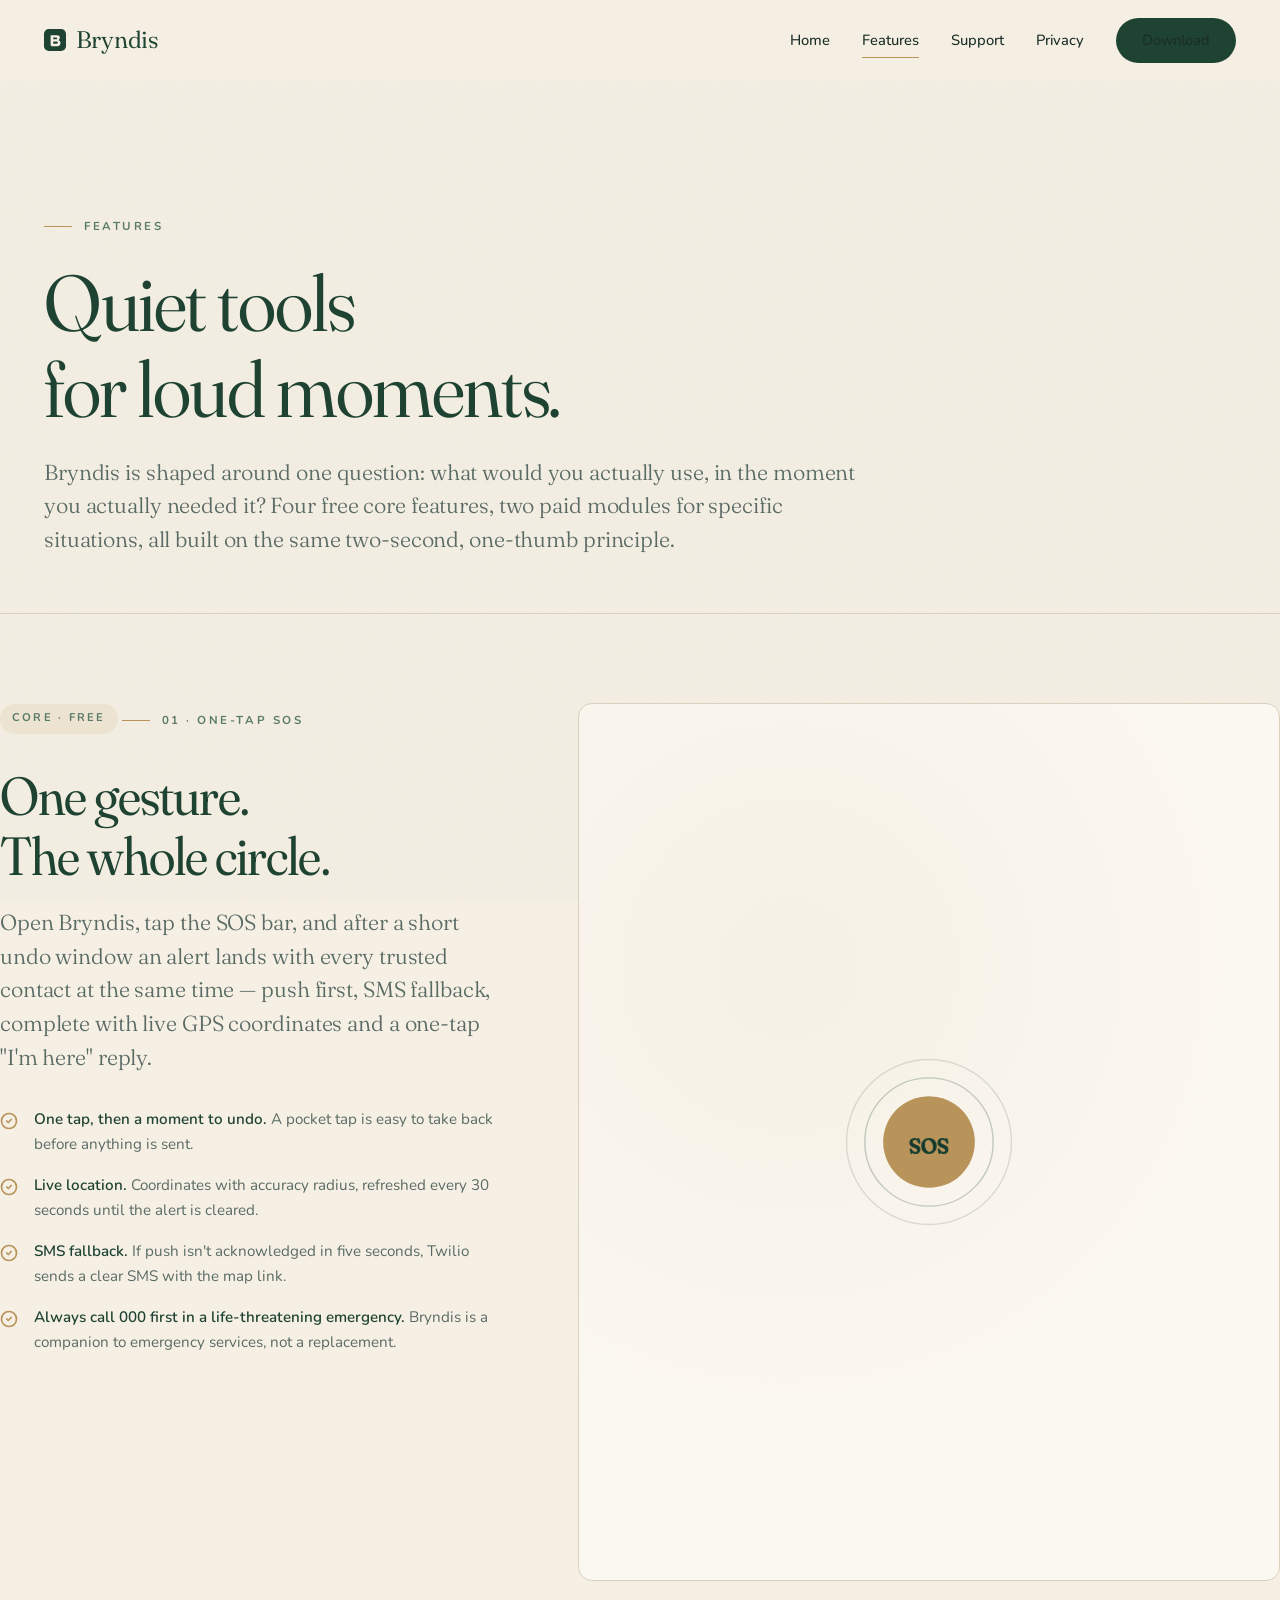
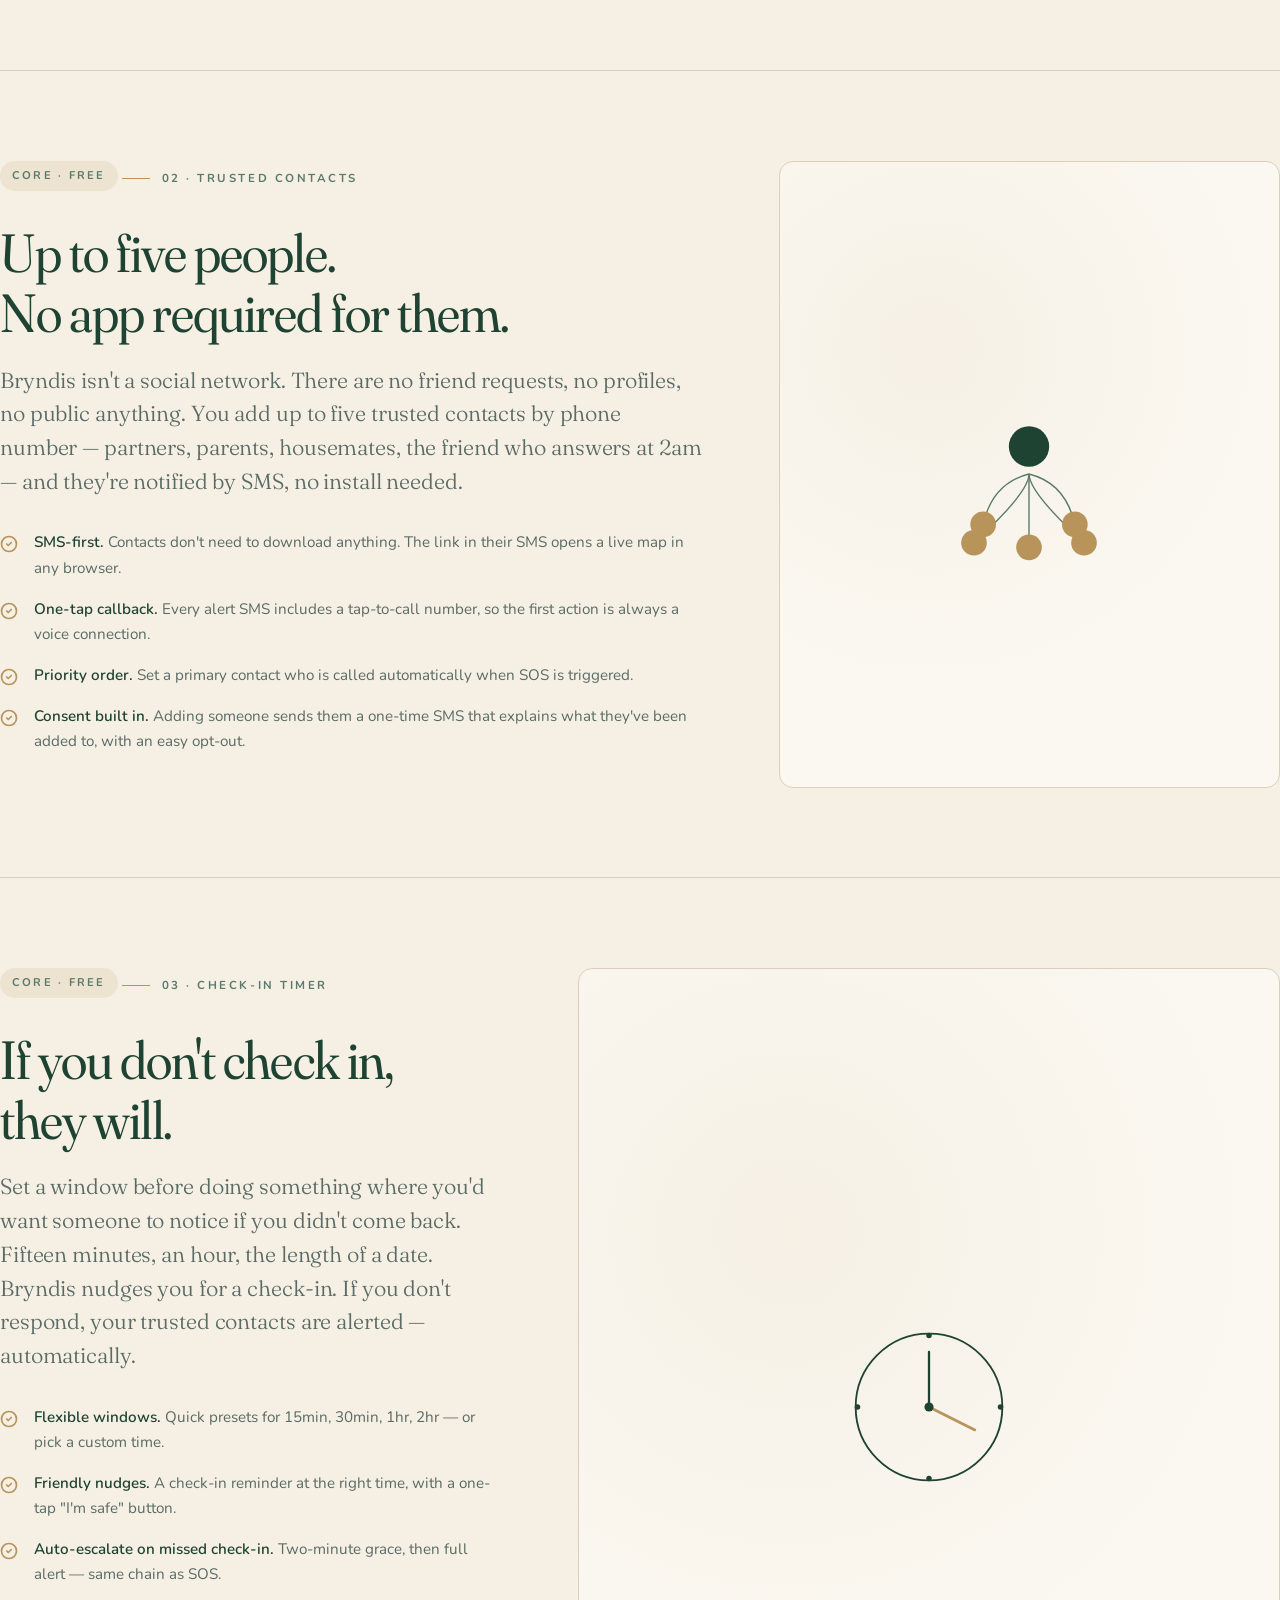
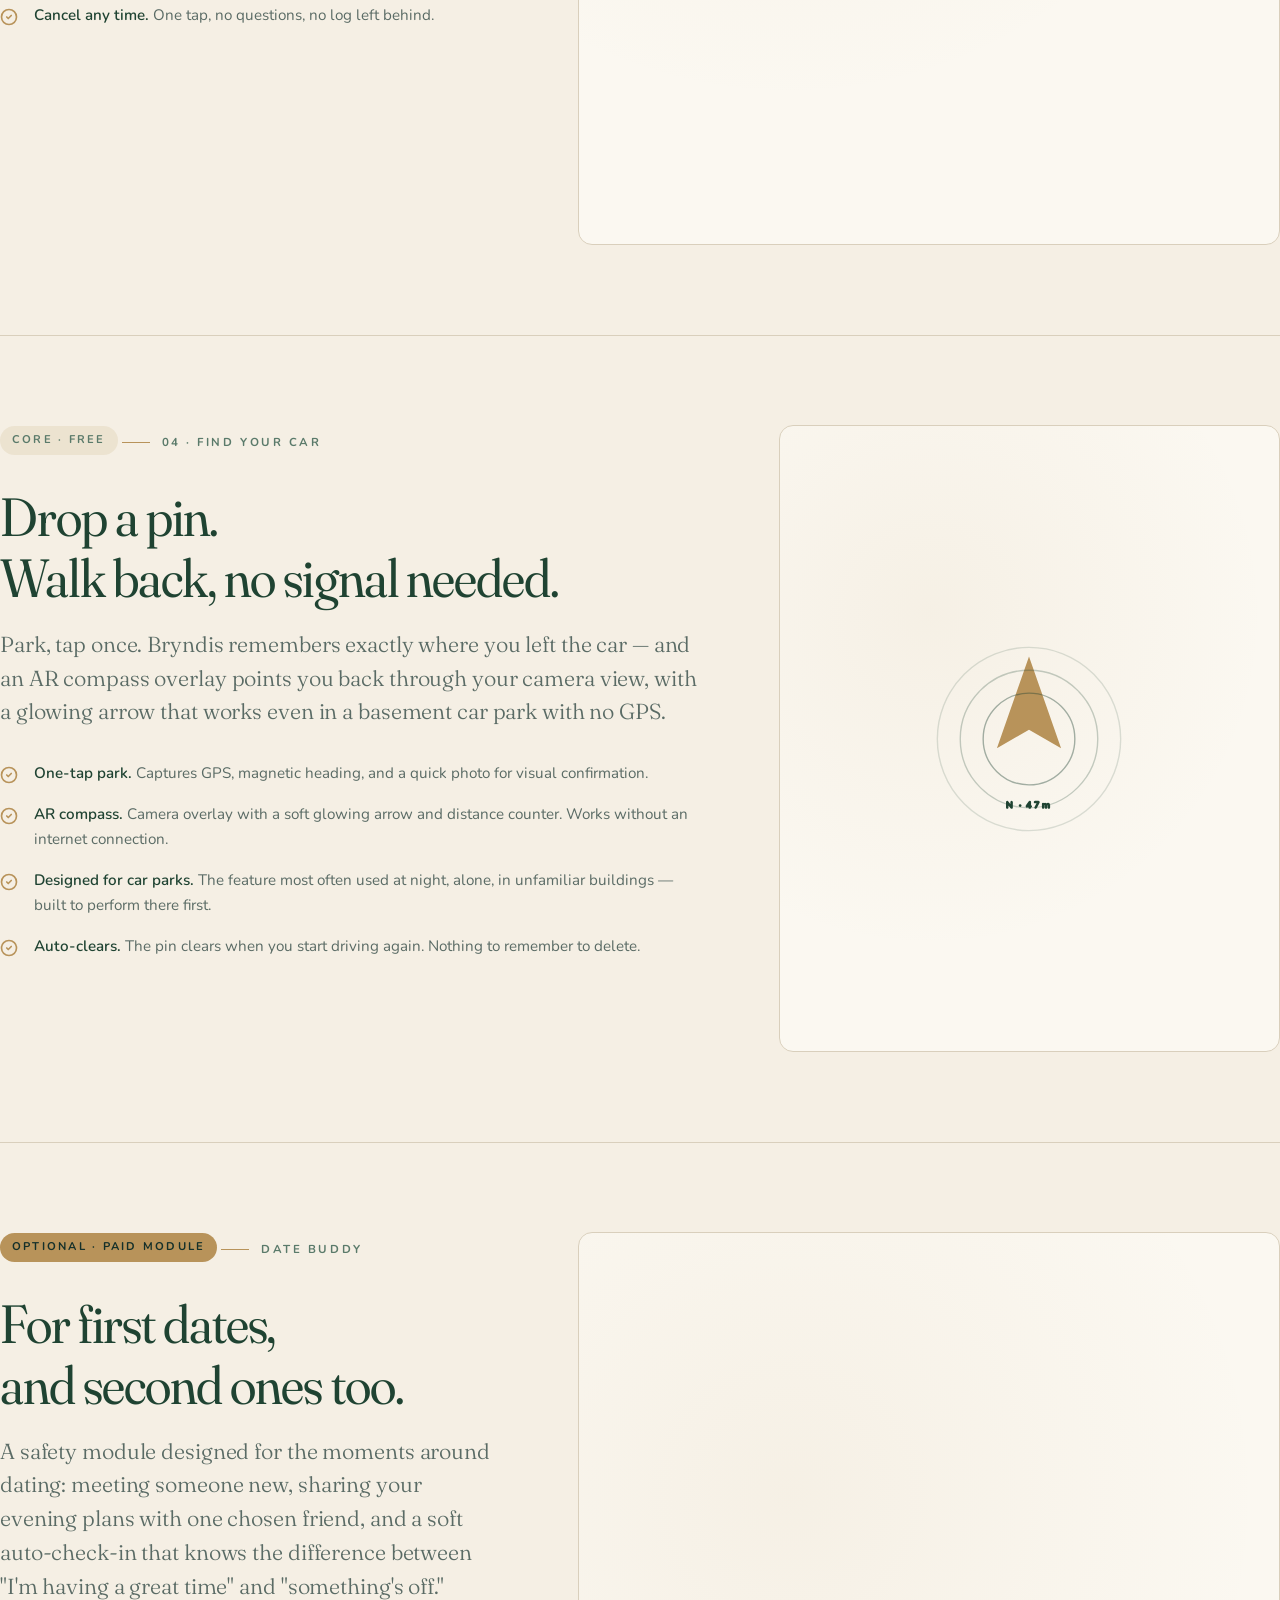
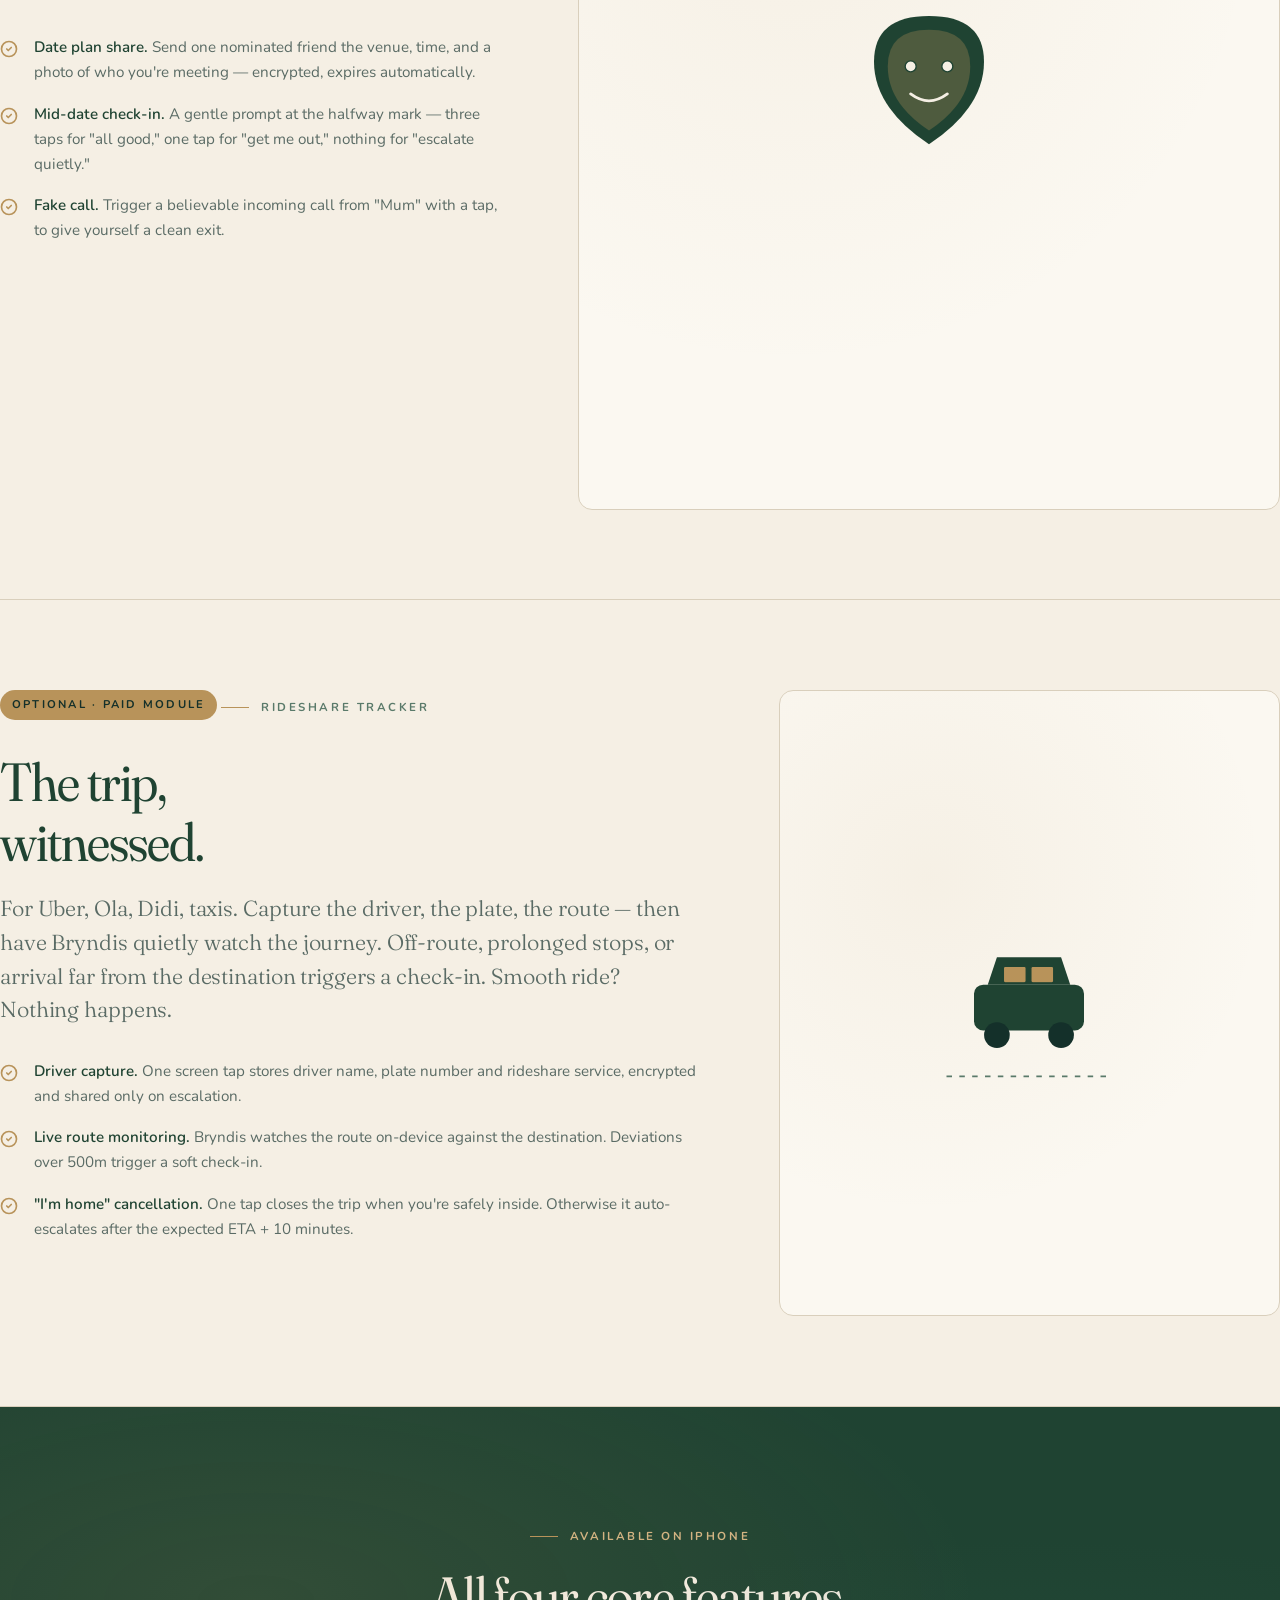
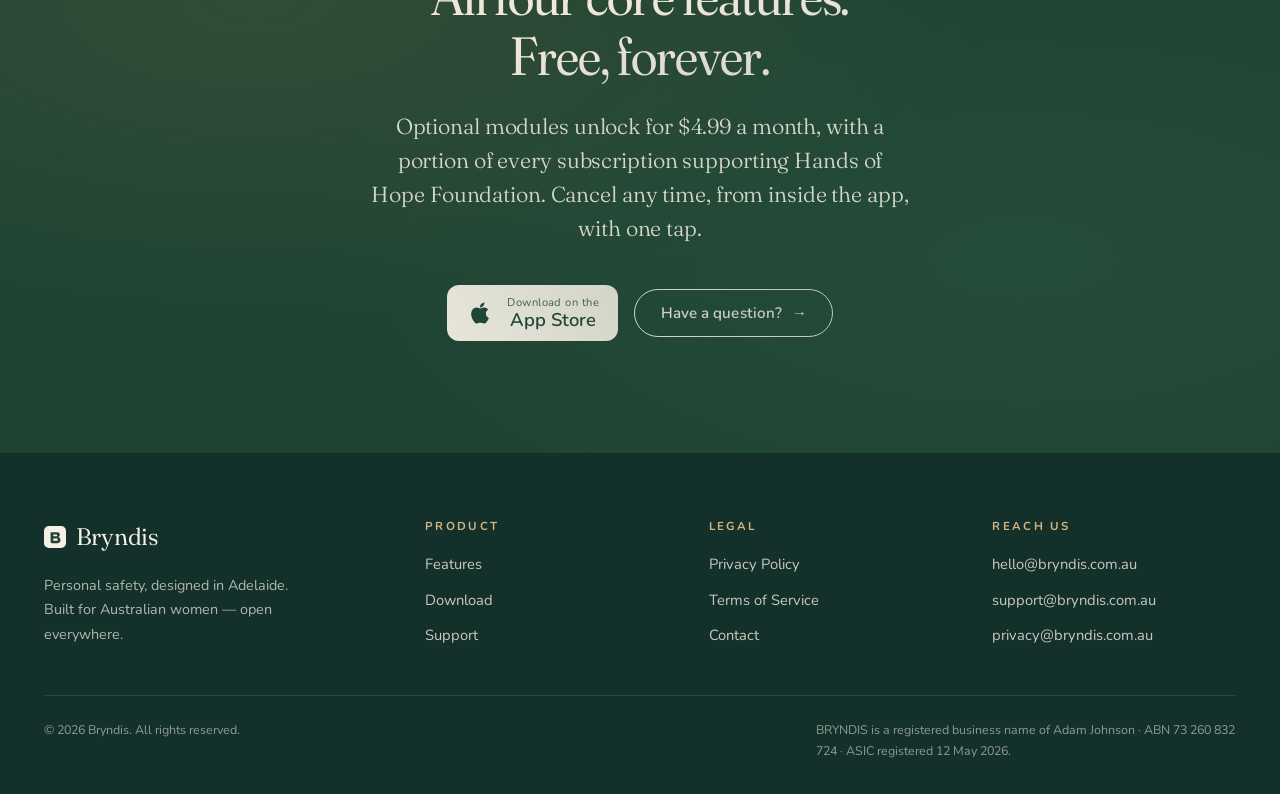
==== commit 616a0758: "Describe SOS as one tap with an undo window The app sends an alert on one tap, after a short undo wi" ====
--- a/features.html
+++ b/features.html
@@ -4,7 +4,7 @@
   <meta charset="utf-8" />
   <meta name="viewport" content="width=device-width, initial-scale=1, viewport-fit=cover" />
   <title>Features — Bryndis</title>
-  <meta name="description" content="A closer look at how Bryndis keeps you connected. Hold-to-alert SOS, trusted contacts, check-in timer, find-your-car, plus optional Date Buddy and Rideshare Tracker." />
+  <meta name="description" content="A closer look at how Bryndis keeps you connected. One-tap SOS, trusted contacts, check-in timer, find-your-car, plus optional Date Buddy and Rideshare Tracker." />
   <meta name="theme-color" content="#1F4332" />
   <link rel="canonical" href="https://bryndis.com.au/features.html" />
   <link rel="icon" type="image/svg+xml" href="data:image/svg+xml,%3Csvg xmlns='http://www.w3.org/2000/svg' viewBox='0 0 100 100'%3E%3Crect width='100' height='100' rx='22' fill='%231F4332'/%3E%3Cpath d='M30 28 L30 72 Q30 78 36 78 L60 78 Q75 78 75 64 Q75 54 66 50 Q72 47 72 38 Q72 28 58 28 Z M42 39 L56 39 Q60 39 60 43 Q60 47 56 47 L42 47 Z M42 57 L58 57 Q63 57 63 62 Q63 67 58 67 L42 67 Z' fill='%23F5EFE4'/%3E%3C/svg%3E" />
@@ -125,15 +125,15 @@
     <div class="wrap" style="display:contents;">
       <div>
         <span class="module-tag">Core · Free</span>
-        <span class="eyebrow">01 · Hold-to-alert SOS</span>
+        <span class="eyebrow">01 · One-tap SOS</span>
         <h2>One gesture.<br />The whole circle.</h2>
         <p class="lede">
-          Open Bryndis, press and hold the home tile for two seconds, and an alert lands with every trusted contact at the same time — push first, SMS fallback, complete with live GPS coordinates and a one-tap "I'm here" reply.
-        </p>
-        <ul class="bullets">
-          <li>
-            <svg viewBox="0 0 24 24" fill="none" stroke="currentColor" stroke-width="2.2" stroke-linecap="round" stroke-linejoin="round"><path d="M9 12l2 2 4-4"/><circle cx="12" cy="12" r="10"/></svg>
-            <span><strong>Two-second hold.</strong> No accidental triggers. Cancel by lifting your thumb.</span>
+          Open Bryndis, tap the SOS bar, and after a short undo window an alert lands with every trusted contact at the same time — push first, SMS fallback, complete with live GPS coordinates and a one-tap "I'm here" reply.
+        </p>
+        <ul class="bullets">
+          <li>
+            <svg viewBox="0 0 24 24" fill="none" stroke="currentColor" stroke-width="2.2" stroke-linecap="round" stroke-linejoin="round"><path d="M9 12l2 2 4-4"/><circle cx="12" cy="12" r="10"/></svg>
+            <span><strong>One tap, then a moment to undo.</strong> A pocket tap is easy to take back before anything is sent.</span>
           </li>
           <li>
             <svg viewBox="0 0 24 24" fill="none" stroke="currentColor" stroke-width="2.2" stroke-linecap="round" stroke-linejoin="round"><path d="M9 12l2 2 4-4"/><circle cx="12" cy="12" r="10"/></svg>
